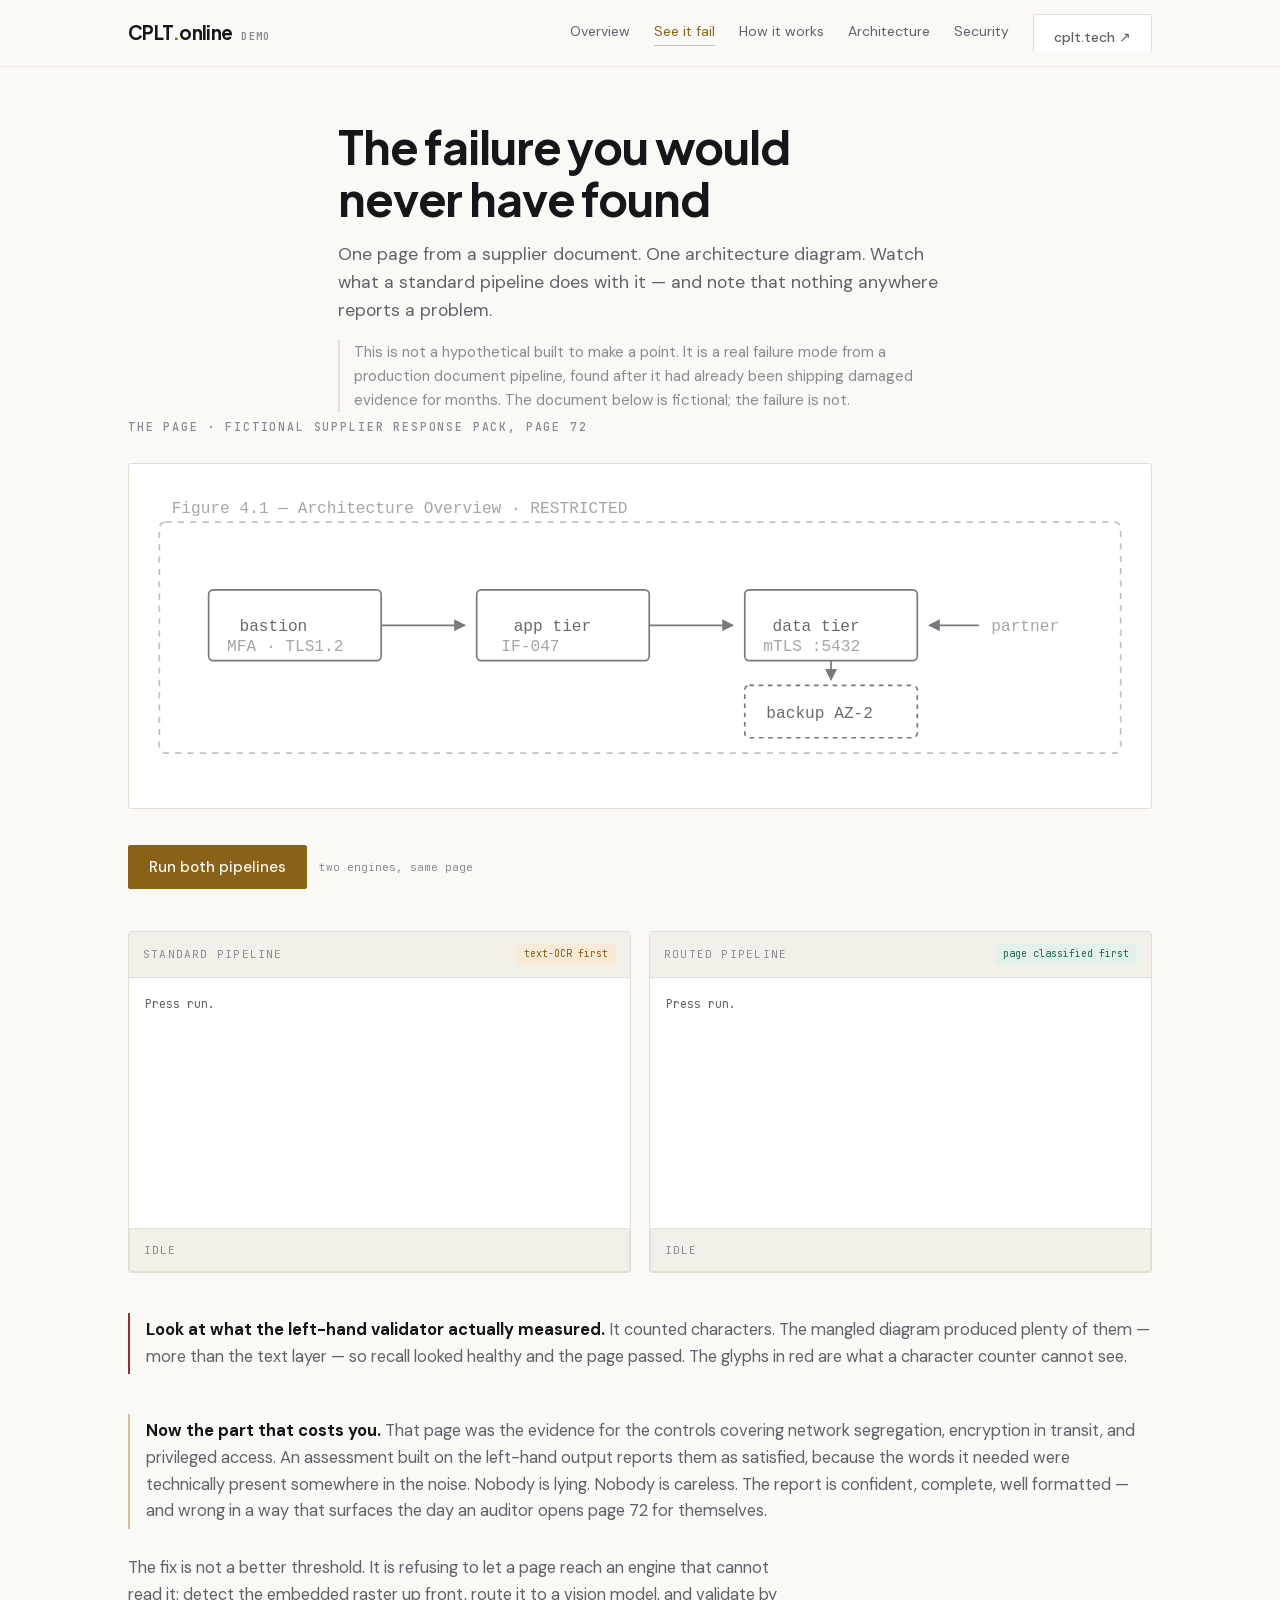
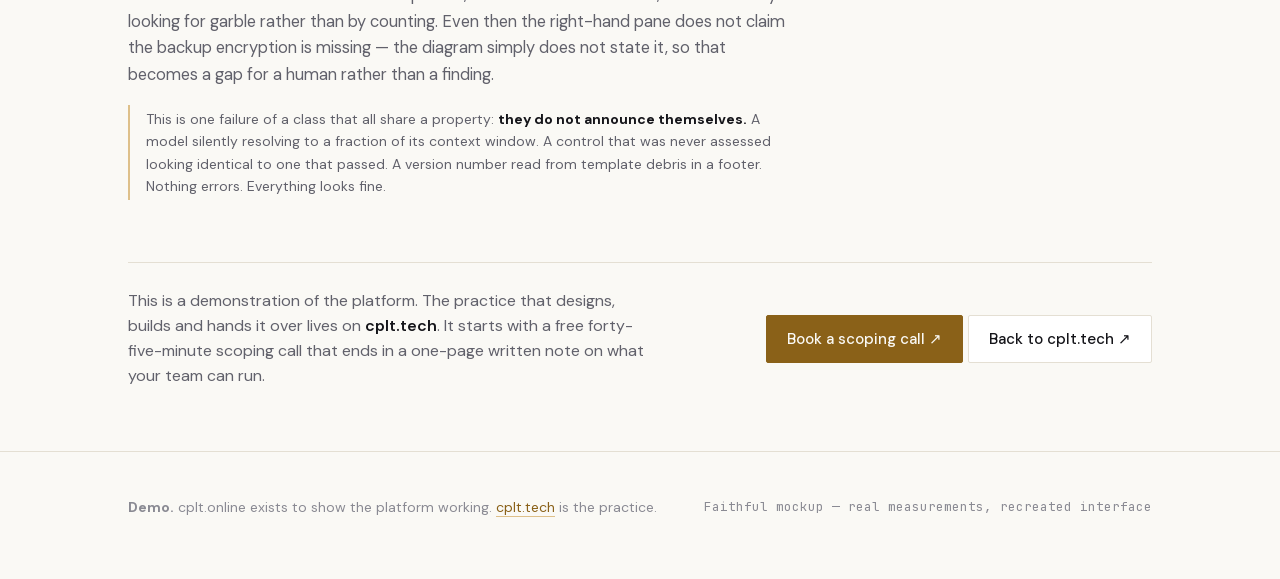
==== demo.html @ f6d53738 "Align with cplt.tech: scoping-call CTA, and fix the phone header overflow - Hero button and every cl" ====
<!doctype html>
<html lang="en"><head><meta charset="utf-8">
<meta name="viewport" content="width=device-width,initial-scale=1">
<title>See it fail — CPLT Online (demo)</title>
<meta name="description" content="The failure a standard document pipeline ships silently, and what routing catches instead.">
<meta name="robots" content="noindex,nofollow"><meta name="color-scheme" content="light dark">
<link rel="stylesheet" href="style.css"></head><body>
<header class="nav">
  <div class="nav-in">
    <a class="brand" href="index.html" style="text-decoration:none">CPLT<span>.</span>online <span style="font-family:'JBMono',monospace;font-size:10px;letter-spacing:.14em;color:var(--faint);text-transform:uppercase;padding-left:6px">demo</span></a>
    <nav class="nav-links">
      <a href="index.html">Overview</a>
      <a href="demo.html" class="active">See it fail</a>
      <a href="how-it-works.html">How it works</a>
      <a href="deployment.html">Architecture</a>
      <a href="security.html">Security</a>
      <a class="btn" href="https://cplt.tech">cplt.tech ↗</a>
    </nav>
  </div>
</header>
<main>
<section class="pagelead"><div class="wrap stack g16 prose">
  <h1>The failure you would never have found</h1>
  <p>One page from a supplier document. One architecture diagram. Watch what a
  standard pipeline does with it — and note that nothing anywhere reports a problem.</p>
  <p style="font-size:15px;color:var(--faint);border-left:2px solid var(--line);padding-left:14px">
  This is not a hypothetical built to make a point. It is a real failure mode from a
  production document pipeline, found after it had already been shipping damaged evidence
  for months. The document below is fictional; the failure is not.</p>
</div></section>

<section style="border-top:0;padding-top:0"><div class="wrap stack g20">
  <div class="stack g12 prose">
    <div class="eyebrow">The page · fictional supplier response pack, page 72</div>
  </div>
  <div class="figure" style="color:var(--dim)"><svg viewBox="0 0 640 200" role="img" aria-label="Fictional architecture diagram: bastion, application tier, data tier, backup zone">
  <defs><marker id="a" markerWidth="7" markerHeight="7" refX="6" refY="3.5" orient="auto">
    <path d="M0,0 L7,3.5 L0,7 z" fill="currentColor"/></marker></defs>
  <g fill="none" stroke="currentColor" stroke-width="1.1" opacity=".85">
    <rect x="8" y="26" width="624" height="150" rx="4" stroke-dasharray="4 4" opacity=".45"/>
    <rect x="40" y="70" width="112" height="46" rx="3"/>
    <rect x="214" y="70" width="112" height="46" rx="3"/>
    <rect x="388" y="70" width="112" height="46" rx="3"/>
    <rect x="388" y="132" width="112" height="34" rx="3" stroke-dasharray="3 3"/>
    <path d="M152,93 L206,93" marker-end="url(#a)"/>
    <path d="M326,93 L380,93" marker-end="url(#a)"/>
    <path d="M444,116 L444,128" marker-end="url(#a)"/>
    <path d="M540,93 L508,93" marker-end="url(#a)"/>
  </g>
  <g fill="currentColor" font-family="monospace" font-size="10.5" opacity=".95">
    <text x="16" y="20" opacity=".6">Figure 4.1 — Architecture Overview   ·   RESTRICTED</text>
    <text x="60" y="97">bastion</text><text x="52" y="110" opacity=".6">MFA · TLS1.2</text>
    <text x="238" y="97">app tier</text><text x="230" y="110" opacity=".6">IF-047</text>
    <text x="406" y="97">data tier</text><text x="400" y="110" opacity=".6">mTLS :5432</text>
    <text x="402" y="153">backup AZ-2</text>
    <text x="548" y="97" opacity=".6">partner</text>
  </g>
</svg></div>
  <div class="runbar">
    <button class="btn btn-gold" id="run" type="button">Run both pipelines</button>
    <span class="meter" id="meter">two engines, same page</span>
  </div>

  <div class="lab">
    <div class="pane">
      <div class="pane-h"><span class="who">Standard pipeline</span>
        <span class="tag p-warn">text-OCR first</span></div>
      <div class="pane-b" id="lhs">Press run.</div>
      <div class="verdict" id="lv"><span class="meter">idle</span></div>
    </div>
    <div class="pane">
      <div class="pane-h"><span class="who">Routed pipeline</span>
        <span class="tag p-ok">page classified first</span></div>
      <div class="pane-b" id="rhs">Press run.</div>
      <div class="verdict" id="rv"><span class="meter">idle</span></div>
    </div>
  </div>

  <div class="punch">
    <strong>Look at what the left-hand validator actually measured.</strong> It counted
    characters. The mangled diagram produced plenty of them — more than the text layer —
    so recall looked healthy and the page passed. The glyphs in red are what a character
    counter cannot see.
  </div>

  <div class="punch" style="border-left-color:var(--gold-line)">
    <strong>Now the part that costs you.</strong> That page was the evidence for the
    controls covering network segregation, encryption in transit, and privileged access.
    An assessment built on the left-hand output reports them as satisfied, because the
    words it needed were technically present somewhere in the noise. Nobody is lying.
    Nobody is careless. The report is confident, complete, well formatted — and wrong in
    a way that surfaces the day an auditor opens page 72 for themselves.
  </div>

  <div class="prose stack g16" style="padding-top:6px">
    <p style="font-size:16.5px;color:var(--dim);line-height:1.62">
      The fix is not a better threshold. It is refusing to let a page reach an engine that
      cannot read it: detect the embedded raster up front, route it to a vision model, and
      validate by looking for garble rather than by counting. Even then the right-hand pane
      does not claim the backup encryption is missing — the diagram simply does not state it,
      so that becomes a gap for a human rather than a finding.
    </p>
    <p class="note">
      This is one failure of a class that all share a property: <strong style="color:var(--ink)">they
      do not announce themselves.</strong> A model silently resolving to a fraction of its
      context window. A control that was never assessed looking identical to one that passed.
      A version number read from template debris in a footer. Nothing errors. Everything looks fine.
    </p>
  </div>
</div></section>

<section style="border-top:0;padding-top:0"><div class="wrap"><div class="endcta"><p>This is a demonstration of the platform. The practice that designs, builds and hands it over lives on <strong>cplt.tech</strong>. It starts with a free forty-five-minute scoping call that ends in a one-page written note on what your team can run.</p><div><a class="btn btn-gold" href="https://cplt.tech/contact">Book a scoping call ↗</a> <a class="btn" href="https://cplt.tech/services">Back to cplt.tech ↗</a></div></div></div></section>
</main>
<footer><div class="wrap foot-in"><div><strong>Demo.</strong> cplt.online exists to show the platform working. <a href="https://cplt.tech" style="color:var(--gold-ink);text-decoration:none;border-bottom:1px solid var(--gold-line)">cplt.tech</a> is the practice.</div><div class="mono" style="font-size:12.5px">Faithful mockup — real measurements, recreated interface</div></div></footer>
<script src="demo-data.js"></script>
<script src="demo-app.js"></script>
</body></html>
---- style.css ----
@font-face{font-family:"Jakarta";src:url([data-uri]) format("woff2");font-weight:200 800;font-style:normal;font-display:swap}
@font-face{font-family:"DMSans";src:url([data-uri]) format("woff2");font-weight:100 1000;font-style:normal;font-display:swap}
@font-face{font-family:"JBMono";src:url([data-uri]) format("woff2");font-weight:100 800;font-style:normal;font-display:swap}

/* ---------- light (default, un-stamped) ---------- */
:root{
  --ground:#FAF9F5; --raise:#FFFFFF; --sunk:#F2F0E9;
  --ink:#15151A; --dim:#61616B; --faint:#8A8A93;
  --line:#E4DFD3; --line-soft:#EEEAE0;
  --gold:#8A6118; --gold-ink:#8A6118; --gold-wash:#F5EAD5; --gold-line:#DEC08A;
  --ok:#1C6B4A; --ok-wash:#E3F1EA;
  --warn:#8A5A12; --warn-wash:#F7EBD8;
  --stop:#9B2C2C; --stop-wash:#F7E4E4;
  --shadow:0 1px 2px rgba(20,18,12,.05), 0 8px 24px -12px rgba(20,18,12,.12);
}
/* ---------- dark (system default, unless explicitly light) ---------- */
@media (prefers-color-scheme: dark){
  :root:not([data-theme="light"]){
    --ground:#0A0A0B; --raise:#131315; --sunk:#0F0F11;
    --ink:#F0EBE1; --dim:#9B9BA4; --faint:#6E6E78;
    --line:#232326; --line-soft:#1B1B1E;
    --gold:#D8A65A; --gold-ink:#E8C088; --gold-wash:#1E1913; --gold-line:#4A3B22;
    --ok:#5FC49A; --ok-wash:#12211B;
    --warn:#E0AE63; --warn-wash:#211A11;
    --stop:#E58A8A; --stop-wash:#231414;
    --shadow:0 1px 2px rgba(0,0,0,.4), 0 12px 32px -16px rgba(0,0,0,.8);
  }
}
/* ---------- dark (explicit) ---------- */
:root[data-theme="dark"]{
  --ground:#0A0A0B; --raise:#131315; --sunk:#0F0F11;
  --ink:#F0EBE1; --dim:#9B9BA4; --faint:#6E6E78;
  --line:#232326; --line-soft:#1B1B1E;
  --gold:#D8A65A; --gold-ink:#E8C088; --gold-wash:#1E1913; --gold-line:#4A3B22;
  --ok:#5FC49A; --ok-wash:#12211B;
  --warn:#E0AE63; --warn-wash:#211A11;
  --stop:#E58A8A; --stop-wash:#231414;
  --shadow:0 1px 2px rgba(0,0,0,.4), 0 12px 32px -16px rgba(0,0,0,.8);
}

*{box-sizing:border-box}
body{
  margin:0; background:var(--ground); color:var(--ink);
  font-family:"DMSans",system-ui,-apple-system,"Segoe UI",sans-serif;
  font-size:17px; line-height:1.65; -webkit-font-smoothing:antialiased;
}
h1,h2,h3,h4{font-family:"Jakarta",system-ui,sans-serif;text-wrap:balance;margin:0;letter-spacing:-.022em;line-height:1.12}
p{margin:0}
a{color:inherit}

.mono{font-family:"JBMono",ui-monospace,"SFMono-Regular",Menlo,monospace}
.eyebrow{
  font-family:"JBMono",ui-monospace,monospace; font-size:11.5px; font-weight:500;
  letter-spacing:.16em; text-transform:uppercase; color:var(--faint);
}
.num{font-variant-numeric:tabular-nums}

/* ---------- shell ---------- */
.wrap{max-width:1080px;margin:0 auto;padding:0 28px}
.prose{max-width:660px}
section{padding:62px 0;border-top:1px solid var(--line-soft)}
section:first-of-type{border-top:0}
.stack{display:flex;flex-direction:column}
.g8{gap:8px}.g12{gap:12px}.g16{gap:16px}.g20{gap:20px}.g28{gap:28px}.g40{gap:40px}.g56{gap:56px}

/* ---------- nav ---------- */
header.nav{
  position:sticky;top:0;z-index:50;background:color-mix(in srgb,var(--ground) 88%,transparent);
  backdrop-filter:blur(12px);border-bottom:1px solid var(--line-soft);
}
.nav-in{max-width:1080px;margin:0 auto;padding:14px 28px;display:flex;align-items:center;gap:24px}
.brand{font-family:"Jakarta",sans-serif;font-weight:700;letter-spacing:-.03em;font-size:19px}
.brand span{color:var(--gold-ink)}
.nav-links{margin-left:auto;display:flex;gap:24px;align-items:center}
.nav-links a{
  font-size:14px;color:var(--dim);text-decoration:none;
  border-bottom:1px solid transparent;padding-bottom:2px;transition:color .15s,border-color .15s;
}
.nav-links a:hover{color:var(--ink);border-bottom-color:var(--gold-line)}
@media(max-width:820px){.nav-links a:not(.btn){display:none}}

/* ---------- buttons ---------- */
.btn{
  display:inline-flex;align-items:center;gap:9px;font-family:"DMSans",sans-serif;font-size:15px;font-weight:500;
  padding:11px 20px;border-radius:2px;text-decoration:none;border:1px solid var(--line);
  background:var(--raise);color:var(--ink);transition:border-color .15s,background .15s;white-space:nowrap;
}
.btn:hover{border-color:var(--gold-line)}
.btn-gold{background:var(--gold);border-color:var(--gold);color:var(--ground)}
:root[data-theme="dark"] .btn-gold, html:not([data-theme="light"]) .btn-gold{}
.btn-gold:hover{filter:brightness(1.08);border-color:var(--gold)}
.btn:focus-visible,a:focus-visible,button:focus-visible{outline:2px solid var(--gold);outline-offset:3px}

/* ---------- hero ---------- */
.hero{padding:72px 0 54px}
.hero h1{font-size:clamp(38px,5.6vw,62px);font-weight:700;margin-bottom:0}
.hero .lede{font-size:clamp(18px,2vw,21px);color:var(--dim);max-width:620px;line-height:1.55}
.hero-rule{display:flex;align-items:center;gap:14px;margin-top:8px}
.hero-rule .bar{height:1px;background:var(--gold-line);flex:0 0 56px}
.cta-row{display:flex;gap:12px;flex-wrap:wrap;margin-top:12px}

/* ---------- cards ---------- */
.grid{display:grid;gap:20px}
.g3{grid-template-columns:repeat(3,1fr)}
.g2{grid-template-columns:repeat(2,1fr)}
@media(max-width:880px){.g3,.g2{grid-template-columns:1fr}}
.card{
  background:var(--raise);border:1px solid var(--line);border-radius:3px;padding:26px;
  display:flex;flex-direction:column;gap:11px;
}
.card h3{font-size:19px;font-weight:600}
.card p{font-size:15.5px;color:var(--dim);line-height:1.6}

/* ---------- evidence panel ---------- */
.evidence{background:var(--sunk);border:1px solid var(--line);border-radius:3px;padding:34px}
.ev-head{display:flex;justify-content:space-between;align-items:baseline;gap:16px;flex-wrap:wrap;
  padding-bottom:16px;border-bottom:1px solid var(--line)}

/* benchmark bars */
.bench{display:flex;flex-direction:column;gap:26px;margin-top:26px}
.bench-row{display:flex;flex-direction:column;gap:9px}
.bench-top{display:flex;justify-content:space-between;align-items:baseline;gap:12px}
.bench-label{font-size:15px;font-weight:600;font-family:"Jakarta",sans-serif}
.bench-figs{font-family:"JBMono",monospace;font-size:13px;color:var(--dim);font-variant-numeric:tabular-nums}
.bench-track{height:26px;background:var(--line-soft);border:1px solid var(--line);border-radius:2px;overflow:hidden}
.bench-fill{height:100%;display:flex;align-items:center;padding-left:11px;
  font-family:"JBMono",monospace;font-size:12.5px;font-weight:600;color:var(--ground);
  font-variant-numeric:tabular-nums}
.fill-win{background:var(--gold)}
.fill-lose{background:var(--faint)}

/* ---------- tables ---------- */
.scroller{overflow-x:auto;border:1px solid var(--line);border-radius:3px;background:var(--raise)}
table{border-collapse:collapse;width:100%;min-width:720px;font-size:14.5px}
th,td{text-align:left;padding:14px 18px;border-bottom:1px solid var(--line-soft);vertical-align:top}
thead th{
  font-family:"JBMono",monospace;font-size:11px;letter-spacing:.13em;text-transform:uppercase;
  color:var(--faint);font-weight:500;background:var(--sunk);border-bottom:1px solid var(--line);white-space:nowrap;
}
tbody tr:last-child td{border-bottom:0}
td.rowlab{font-weight:600;color:var(--ink);white-space:nowrap}
td{color:var(--dim)}
.pill{display:inline-block;font-family:"JBMono",monospace;font-size:11px;letter-spacing:.06em;
  padding:3px 8px;border-radius:2px;white-space:nowrap;font-weight:500}
.p-ok{background:var(--ok-wash);color:var(--ok)}
.p-warn{background:var(--warn-wash);color:var(--warn)}
.p-stop{background:var(--stop-wash);color:var(--stop)}

/* ---------- steps ---------- */
.steps{display:flex;flex-direction:column;gap:0;counter-reset:s}
.step{display:grid;grid-template-columns:auto 1fr;gap:20px;padding:16px 0;border-bottom:1px solid var(--line-soft)}
.step:last-child{border-bottom:0}
.step-n{font-family:"JBMono",monospace;font-size:12px;color:var(--gold-ink);padding-top:4px;
  font-variant-numeric:tabular-nums;letter-spacing:.08em}
.step h4{font-size:17px;font-weight:600;margin-bottom:5px}
.step p{font-size:15.5px;color:var(--dim);line-height:1.6}

/* ---------- review chain ---------- */
.roles{display:flex;flex-direction:column;gap:0}
.role{display:grid;grid-template-columns:180px 1fr;gap:26px;padding:18px 0;border-bottom:1px solid var(--line-soft)}
.role:last-child{border-bottom:0}
@media(max-width:760px){.role{grid-template-columns:1fr;gap:10px}}
.role-id{display:flex;flex-direction:column;gap:7px}
.role-name{font-family:"Jakarta",sans-serif;font-size:17px;font-weight:700;letter-spacing:-.02em}
.role-vendor{font-family:"JBMono",monospace;font-size:10.5px;letter-spacing:.11em;text-transform:uppercase;
  color:var(--gold-ink);background:var(--gold-wash);border:1px solid var(--gold-line);
  padding:3px 8px;border-radius:2px;align-self:flex-start}
.role-vendor.plain{color:var(--faint);background:transparent;border-color:var(--line)}
.role p{font-size:15.5px;color:var(--dim);line-height:1.62}
.role p strong{color:var(--ink);font-weight:600}
.verdicts{display:flex;flex-wrap:wrap;gap:7px;margin-top:11px}
.verdict{font-family:"JBMono",monospace;font-size:10.5px;letter-spacing:.09em;text-transform:uppercase;
  padding:4px 9px;border:1px solid var(--line);border-radius:2px;color:var(--dim);background:var(--sunk)}
.score{display:grid;grid-template-columns:repeat(3,1fr);gap:1px;background:var(--line);
  border:1px solid var(--line);border-radius:3px;overflow:hidden;margin-top:22px}
@media(max-width:640px){.score{grid-template-columns:1fr}}
.score-cell{background:var(--raise);padding:22px;display:flex;flex-direction:column;gap:5px}
.score-v{font-family:"Jakarta",sans-serif;font-size:32px;font-weight:700;letter-spacing:-.03em;
  font-variant-numeric:tabular-nums;color:var(--gold-ink)}
.score-k{font-family:"JBMono",monospace;font-size:11px;letter-spacing:.11em;text-transform:uppercase;color:var(--faint)}
.score-n{font-size:13.5px;color:var(--dim);line-height:1.5}

/* ---------- deployment ---------- */
.tier{background:var(--raise);border:1px solid var(--line);border-radius:3px;padding:28px;
  display:flex;flex-direction:column;gap:14px;position:relative}
.tier.featured{border-color:var(--gold-line);background:var(--gold-wash)}
.tier-tag{position:absolute;top:-1px;right:18px;transform:translateY(-50%);
  background:var(--gold);color:var(--ground);font-family:"JBMono",monospace;font-size:10px;
  letter-spacing:.13em;text-transform:uppercase;padding:4px 9px;border-radius:2px;font-weight:600}
.tier h3{font-size:20px;font-weight:700}
.tier .who{font-size:14.5px;color:var(--dim);min-height:44px}
.tier dl{margin:0;display:flex;flex-direction:column;gap:9px;border-top:1px solid var(--line);padding-top:15px}
.tier .dl-row{display:flex;justify-content:space-between;gap:14px;font-size:13.5px}
.tier dt{font-family:"JBMono",monospace;font-size:11px;letter-spacing:.1em;text-transform:uppercase;color:var(--faint);flex:0 0 auto}
.tier dd{margin:0;text-align:right;color:var(--ink);font-weight:500}

/* ---------- stats ---------- */
.stats{display:grid;grid-template-columns:repeat(3,1fr);gap:1px;background:var(--line);border:1px solid var(--line);border-radius:3px;overflow:hidden}
@media(max-width:760px){.stats{grid-template-columns:repeat(2,1fr)}}
.stat{background:var(--raise);padding:24px 22px;display:flex;flex-direction:column;gap:5px}
.stat .v{font-family:"Jakarta",sans-serif;font-size:30px;font-weight:700;letter-spacing:-.03em;font-variant-numeric:tabular-nums}
.stat .k{font-family:"JBMono",monospace;font-size:11px;letter-spacing:.12em;text-transform:uppercase;color:var(--faint)}

/* ---------- product mock ---------- */
.mock{border:1px solid var(--line);border-radius:4px;overflow:hidden;background:var(--raise);box-shadow:var(--shadow)}
.mock-bar{display:flex;align-items:center;gap:7px;padding:11px 14px;background:var(--sunk);border-bottom:1px solid var(--line)}
.dot{width:9px;height:9px;border-radius:50%;background:var(--line)}
.mock-title{margin-left:10px;font-family:"JBMono",monospace;font-size:11.5px;color:var(--faint)}
.mock-body{display:grid;grid-template-columns:186px 1fr;min-height:250px}
@media(max-width:760px){.mock-body{grid-template-columns:1fr}.mock-side{display:none}}
.mock-side{border-right:1px solid var(--line);padding:16px;background:var(--sunk);display:flex;flex-direction:column;gap:7px}
.side-lab{font-family:"JBMono",monospace;font-size:10px;letter-spacing:.13em;text-transform:uppercase;color:var(--faint);margin-bottom:5px}
.side-item{font-size:13px;color:var(--dim);padding:6px 9px;border-radius:2px}
.side-item.on{background:var(--gold-wash);color:var(--gold-ink);font-weight:500}
.mock-main{padding:20px;display:flex;flex-direction:column;gap:15px}
.bubble{max-width:88%;padding:13px 16px;border-radius:3px;font-size:14.5px;line-height:1.55}
.bubble.you{align-self:flex-end;background:var(--gold-wash);border:1px solid var(--gold-line)}
.bubble.sys{background:var(--sunk);border:1px solid var(--line)}
.cite{display:inline-flex;align-items:center;gap:6px;margin-top:9px;padding:4px 9px;border-radius:2px;
  background:var(--raise);border:1px solid var(--gold-line);font-family:"JBMono",monospace;font-size:11px;color:var(--gold-ink)}
.mock-input{border-top:1px solid var(--line);padding:12px 16px;display:flex;align-items:center;gap:10px;
  font-size:14px;color:var(--faint);background:var(--sunk)}

/* ---------- cost ---------- */
.cost{display:grid;grid-template-columns:1fr 1fr 1fr;gap:1px;background:var(--line);border:1px solid var(--line);border-radius:3px;overflow:hidden}
@media(max-width:760px){.cost{grid-template-columns:1fr}}
.cost-cell{background:var(--raise);padding:26px 24px;display:flex;flex-direction:column;gap:7px}
.cost-cell.win{background:var(--gold-wash)}
.cost-k{font-family:"JBMono",monospace;font-size:11px;letter-spacing:.12em;text-transform:uppercase;color:var(--faint)}
.cost-v{font-family:"Jakarta",sans-serif;font-size:34px;font-weight:700;letter-spacing:-.03em;font-variant-numeric:tabular-nums}
.cost-n{font-size:13.5px;color:var(--dim);line-height:1.5}

/* ---------- pricing ---------- */
.price{background:var(--raise);border:1px solid var(--line);border-radius:3px;padding:28px;display:flex;flex-direction:column;gap:16px}
.price.featured{border-color:var(--gold-line)}
.price .amt{font-family:"Jakarta",sans-serif;font-size:33px;font-weight:700;letter-spacing:-.03em;font-variant-numeric:tabular-nums}
.price .per{font-size:13.5px;color:var(--faint);font-family:"JBMono",monospace}
.price ul{margin:0;padding:0;list-style:none;display:flex;flex-direction:column;gap:9px;
  border-top:1px solid var(--line);padding-top:16px}
.price li{font-size:14.5px;color:var(--dim);display:flex;gap:10px;align-items:flex-start;line-height:1.5}
.price li::before{content:"—";color:var(--gold-ink);flex:0 0 auto;font-family:"JBMono",monospace;font-size:12px;padding-top:3px}

/* ---------- hero proof band ---------- */
.band{display:flex;flex-wrap:wrap;align-items:baseline;gap:8px 22px;padding:16px 0 0;
  border-top:1px solid var(--line-soft);margin-top:6px}
.band .bi{font-family:"JBMono",monospace;font-size:12px;color:var(--dim);font-variant-numeric:tabular-nums}
.band .bi b{color:var(--gold-ink);font-weight:600}
.band .bl{font-family:"JBMono",monospace;font-size:10.5px;letter-spacing:.12em;text-transform:uppercase;
  color:var(--faint);flex:0 0 100%}

/* ---------- disclosure ---------- */
.more{border:1px solid var(--line);border-radius:3px;background:var(--raise);overflow:hidden}
.more+.more{margin-top:12px}
.more>summary{cursor:pointer;list-style:none;padding:15px 20px;display:flex;align-items:center;
  justify-content:space-between;gap:18px;font-family:"JBMono",monospace;font-size:11.5px;
  letter-spacing:.11em;text-transform:uppercase;color:var(--gold-ink);transition:background .15s}
.more>summary::-webkit-details-marker{display:none}
.more>summary:hover{background:var(--gold-wash)}
.more>summary:focus-visible{outline:2px solid var(--gold);outline-offset:-2px}
.sum-mark{flex:0 0 auto;font-size:15px;line-height:1;transition:transform .2s;color:var(--faint)}
.more[open]>summary{border-bottom:1px solid var(--line)}
.more[open] .sum-mark{transform:rotate(45deg)}
.more-body{padding:24px 20px;display:flex;flex-direction:column;gap:20px}
@media(prefers-reduced-motion:reduce){.sum-mark{transition:none}}
.claim{display:grid;grid-template-columns:auto 1fr;gap:15px;padding:11px 0;align-items:baseline;
  border-bottom:1px solid var(--line-soft)}
.claim:last-of-type{border-bottom:0}
.claim .tick{color:var(--gold-ink);font-family:"JBMono",monospace;font-size:12px}
.claim p{font-size:16px;color:var(--dim);line-height:1.55}
.claim strong{color:var(--ink);font-weight:600}
.headnum{display:flex;gap:38px;flex-wrap:wrap;padding:4px 0 8px}
.headnum div{display:flex;flex-direction:column;gap:3px}
.headnum .v{font-family:"Jakarta",sans-serif;font-size:28px;font-weight:700;letter-spacing:-.03em;
  font-variant-numeric:tabular-nums;color:var(--gold-ink);white-space:nowrap}
.headnum .vs{color:var(--faint);font-size:.62em;font-weight:500;letter-spacing:0;padding:0 2px}
.headnum .k{font-family:"JBMono",monospace;font-size:10.5px;letter-spacing:.11em;text-transform:uppercase;color:var(--faint)}
.h2{font-size:clamp(27px,3.4vw,36px);font-weight:700}

/* ---------- price slot ---------- */
.price dl{margin:0;display:flex;flex-direction:column;gap:8px;border-top:1px solid var(--line);padding-top:14px}
.price .dl-row{display:flex;justify-content:space-between;gap:14px;font-size:13.5px}
.price dt{font-family:"JBMono",monospace;font-size:10.5px;letter-spacing:.1em;text-transform:uppercase;color:var(--faint)}
.price dd{margin:0;text-align:right;color:var(--ink);font-weight:500}
.price .who{font-size:14.5px;color:var(--dim);line-height:1.5;min-height:62px}
.price.featured{border-color:var(--gold-line);background:var(--gold-wash)}
.amt-slot{font-family:"Jakarta",sans-serif;font-size:23px;font-weight:700;letter-spacing:-.02em;line-height:1.25}
.slot{display:inline-block;margin-top:9px;font-family:"JBMono",monospace;font-size:11.5px;
  letter-spacing:.06em;color:var(--faint);border:1px dashed var(--line);border-radius:2px;
  padding:6px 10px;background:var(--sunk)}
.drivers{display:flex;flex-direction:column;gap:0}
.driver{display:grid;grid-template-columns:26px 1fr;gap:14px;padding:15px 0;border-bottom:1px solid var(--line-soft)}
.driver:last-child{border-bottom:0}
.driver .k{font-family:"JBMono",monospace;font-size:12px;color:var(--gold-ink);padding-top:3px}
.driver p{font-size:15.5px;color:var(--dim);line-height:1.6}

/* ---------- notes ---------- */
.note{border-left:2px solid var(--gold-line);padding:3px 0 3px 16px;font-size:14px;color:var(--dim);line-height:1.6}
.illus{display:inline-block;font-family:"JBMono",monospace;font-size:10.5px;letter-spacing:.13em;text-transform:uppercase;
  color:var(--warn);background:var(--warn-wash);padding:3px 8px;border-radius:2px;font-weight:500}
.quote{font-family:"Jakarta",sans-serif;font-size:clamp(21px,2.7vw,27px);font-weight:600;letter-spacing:-.02em;line-height:1.35}
.seg{display:flex;flex-direction:column;gap:6px;padding:14px 0;border-bottom:1px solid var(--line-soft)}
.seg:last-child{border-bottom:0}
.seg h4{font-size:16.5px;font-weight:600}
.seg p{font-size:14.5px;color:var(--dim)}

footer{border-top:1px solid var(--line);padding:44px 0 60px;color:var(--faint);font-size:14px}
.foot-in{display:flex;justify-content:space-between;gap:20px;flex-wrap:wrap;align-items:center}


/* active nav state */
.nav-links a.active{color:var(--gold-ink);border-bottom-color:var(--gold-line)}
@media(max-width:820px){.nav-links a:not(.btn){display:inline-block;font-size:13px}
  .nav-in{flex-wrap:wrap;gap:12px}.nav-links{gap:10px 14px;margin-left:0;width:100%;flex-wrap:wrap}
  /* Labels stay on one line and the row wraps instead; without this the
     cplt.tech button ran 80px past the right edge on a 390px phone. */
  .nav-links a{white-space:nowrap}}
.pagelead{padding-top:54px;padding-bottom:6px}
.pagelead h1{font-family:"Jakarta",sans-serif;font-size:clamp(30px,4.4vw,46px);font-weight:700;
  letter-spacing:-.025em;line-height:1.12;text-wrap:balance}
.pagelead p{font-size:17.5px;color:var(--dim);line-height:1.6;max-width:640px}
.nextnav{display:flex;justify-content:space-between;gap:18px;flex-wrap:wrap;
  border-top:1px solid var(--line);padding-top:22px;margin-top:8px}
.nextnav a{font-family:"JBMono",monospace;font-size:12px;letter-spacing:.09em;text-transform:uppercase;
  color:var(--gold-ink);text-decoration:none;border-bottom:1px solid transparent;padding-bottom:3px}
.nextnav a:hover{border-bottom-color:var(--gold-line)}

/* closing CTA strip + cross-domain footer */
.endcta{border-top:1px solid var(--line);padding-top:26px;display:flex;gap:20px;
  align-items:center;justify-content:space-between;flex-wrap:wrap}
.endcta p{font-size:16px;color:var(--dim);line-height:1.55;max-width:520px}
.endcta strong{color:var(--ink);font-weight:600}
.offsite{font-family:"JBMono",monospace;font-size:10px;letter-spacing:.1em;text-transform:uppercase;
  color:var(--faint);display:block;margin-top:5px}

/* ---------- the failure demo ---------- */
.lab{display:grid;grid-template-columns:minmax(0,1fr) minmax(0,1fr);gap:18px;margin-top:22px}
@media(max-width:900px){.lab{grid-template-columns:1fr}}
.pane{border:1px solid var(--line);border-radius:3px;background:var(--raise);overflow:hidden;display:flex;flex-direction:column}
.pane-h{display:flex;align-items:center;justify-content:space-between;gap:10px;padding:11px 14px;
  background:var(--sunk);border-bottom:1px solid var(--line)}
.pane-h .who{font-family:"JBMono",monospace;font-size:11px;letter-spacing:.11em;text-transform:uppercase;color:var(--faint)}
.pane-h .tag{font-family:"JBMono",monospace;font-size:10px;padding:3px 8px;border-radius:2px}
.pane-b{padding:16px;font-family:"JBMono",monospace;font-size:11.5px;line-height:1.72;
  white-space:pre-wrap;word-break:break-word;min-height:250px;color:var(--dim)}
.pane-b .g{color:var(--stop)}
.pane-b b{color:var(--ink);font-weight:600}
.pane-b .q{color:var(--gold-ink)}
.verdict{border-top:1px solid var(--line);padding:12px 14px;display:flex;align-items:center;gap:10px;
  font-family:"JBMono",monospace;font-size:11.5px;background:var(--sunk)}
.verdict .mark{font-size:15px;line-height:1}
.v-pass{color:var(--ok)} .v-fail{color:var(--stop)} .v-hold{color:var(--warn)}
.figure{border:1px solid var(--line);border-radius:3px;background:var(--raise);padding:18px;margin-top:6px}
.figure svg{width:100%;height:auto;display:block}
.runbar{display:flex;gap:12px;align-items:center;flex-wrap:wrap;padding-top:16px}
.meter{font-family:"JBMono",monospace;font-size:11px;color:var(--faint)}
.meter b{color:var(--gold-ink)}
.blink{animation:bk 1s steps(2) infinite}
@keyframes bk{0%,50%{opacity:1}51%,100%{opacity:.25}}
@media(prefers-reduced-motion:reduce){.blink{animation:none}}
.punch{border-left:2px solid var(--stop);padding:4px 0 4px 16px;margin-top:20px;font-size:16.5px;
  color:var(--dim);line-height:1.62}
.punch strong{color:var(--ink)}
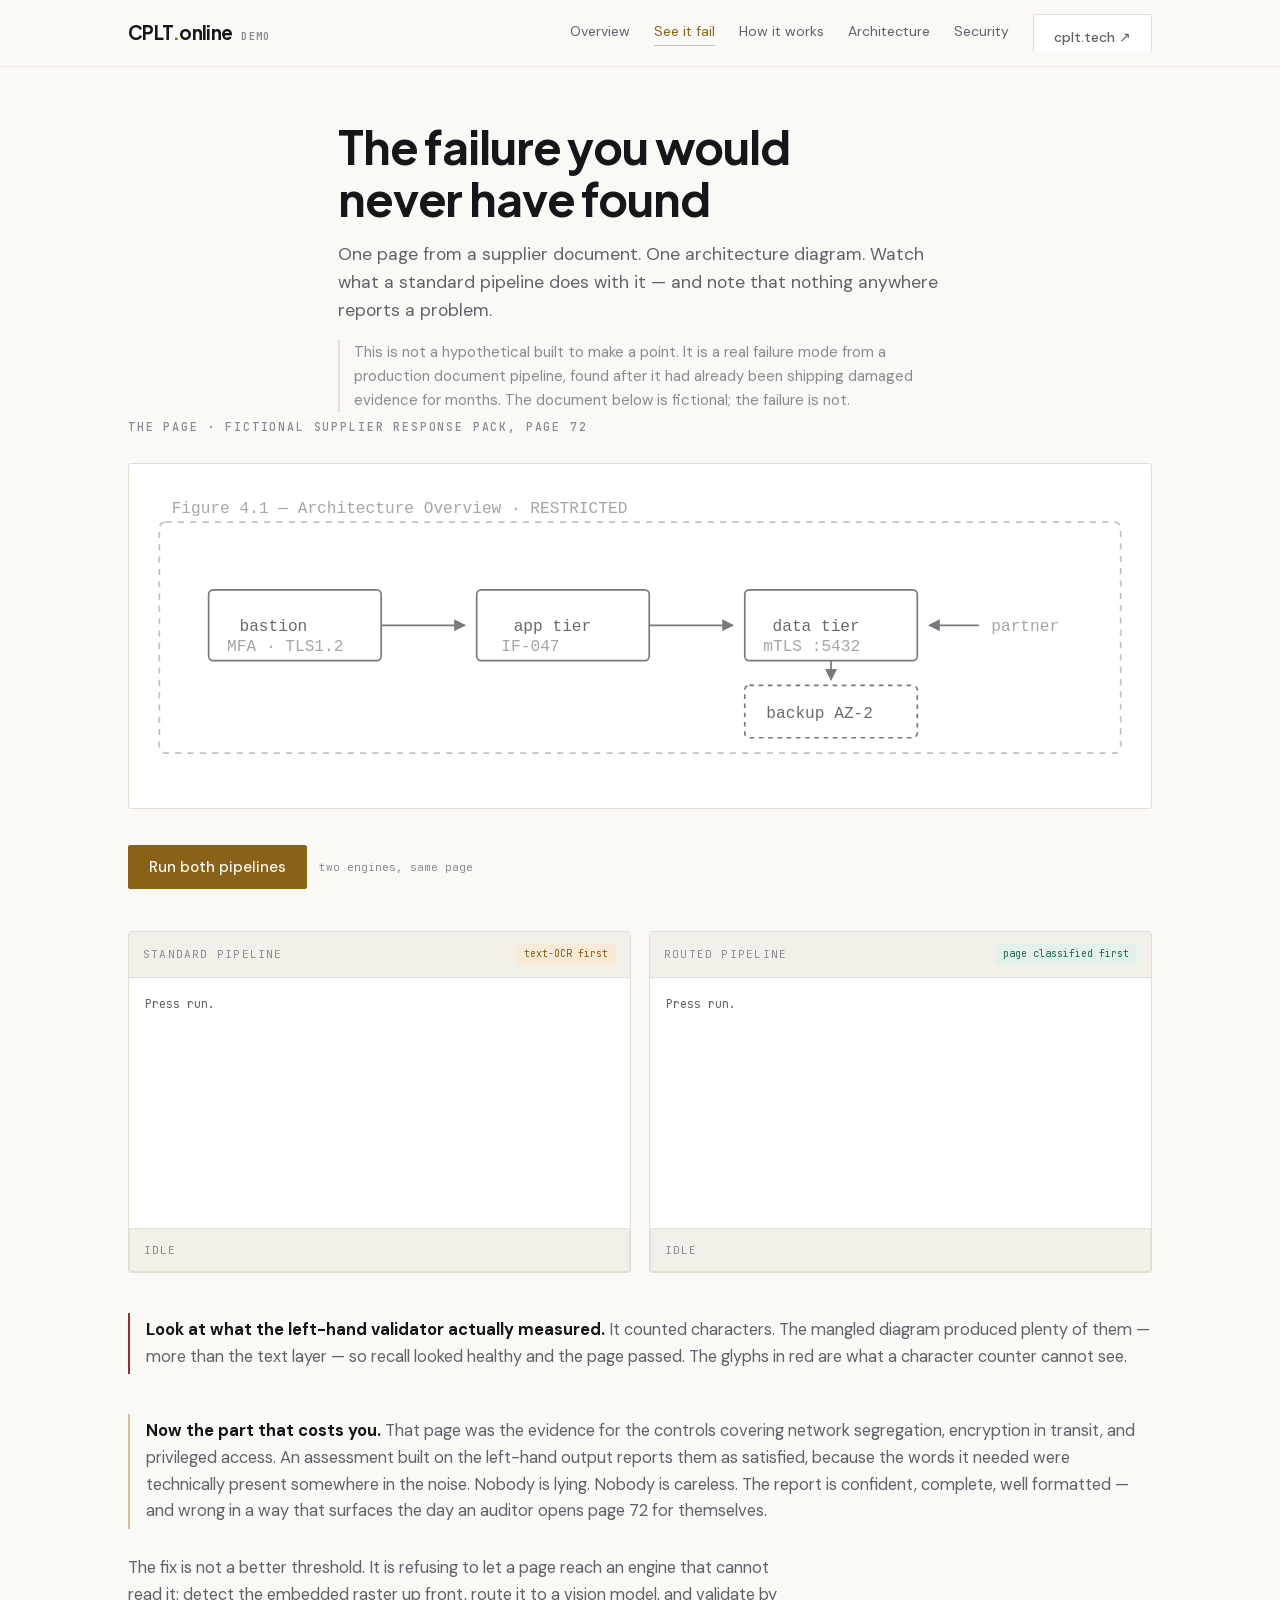
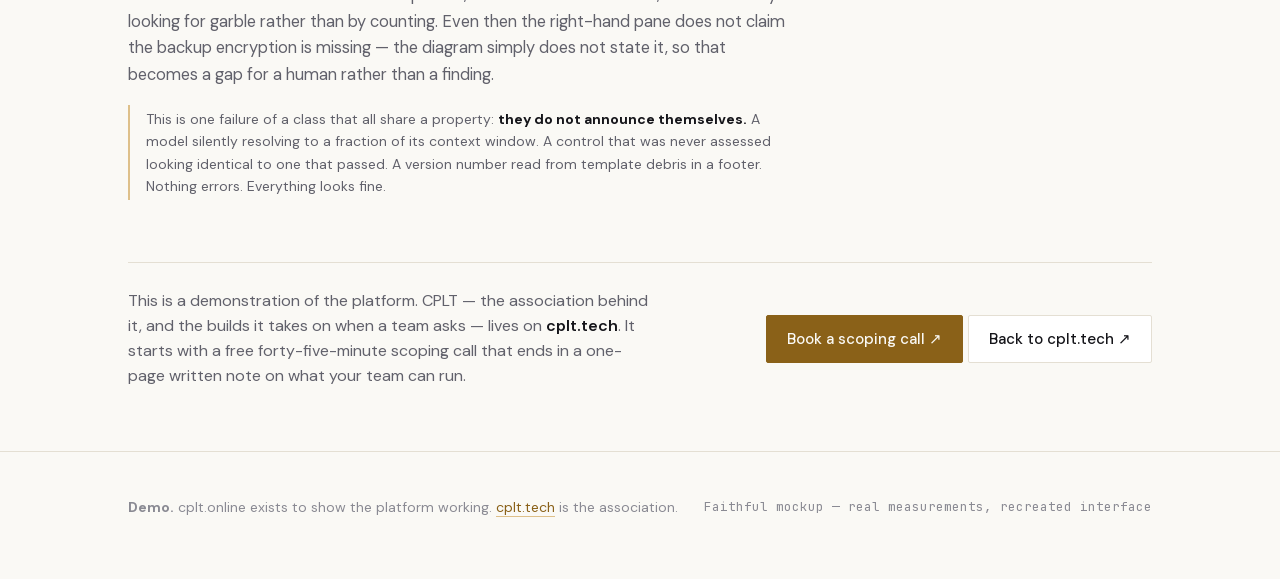
==== commit b3454e0a: "fix(copy): say association, not practice, in the cplt.tech bridge" ====
--- a/demo.html
+++ b/demo.html
@@ -1,19 +1,38 @@
 <!doctype html>
 <html lang="en"><head><meta charset="utf-8">
 <meta name="viewport" content="width=device-width,initial-scale=1">
-<title>See it fail — CPLT Online (demo)</title>
-<meta name="description" content="The failure a standard document pipeline ships silently, and what routing catches instead.">
-<meta name="robots" content="noindex,nofollow"><meta name="color-scheme" content="light dark">
-<link rel="stylesheet" href="style.css"></head><body>
+<title>See a Document Pipeline Fail Silently — CPLT Online</title>
+<meta name="description" content="Run two OCR pipelines on the same diagram page: the standard one passes garbage with a green check, the routed one catches it. Real failure, fictional document.">
+<link rel="canonical" href="https://cplt.online/demo">
+<meta name="robots" content="index,follow,max-image-preview:large,max-snippet:-1">
+<meta name="color-scheme" content="light dark">
+<link rel="icon" href="/favicon.svg" type="image/svg+xml">
+<link rel="icon" href="/favicon-32x32.png" sizes="32x32" type="image/png">
+<link rel="icon" href="/favicon-16x16.png" sizes="16x16" type="image/png">
+<link rel="apple-touch-icon" href="/apple-touch-icon.png" sizes="180x180">
+<meta property="og:type" content="website">
+<meta property="og:site_name" content="CPLT Online">
+<meta property="og:locale" content="en_US">
+<meta property="og:title" content="See a Document Pipeline Fail Silently — CPLT Online">
+<meta property="og:description" content="Run two OCR pipelines on the same diagram page: the standard one passes garbage with a green check, the routed one catches it. Real failure, fictional document.">
+<meta property="og:url" content="https://cplt.online/demo">
+<meta property="og:image" content="https://cplt.online/og-image.png">
+<meta property="og:image:width" content="1200">
+<meta property="og:image:height" content="630">
+<meta property="og:image:alt" content="Interactive demo: a standard document pipeline versus a routed one">
+<meta name="twitter:card" content="summary_large_image">
+<link rel="stylesheet" href="/style.css">
+<script type="application/ld+json">{"@context": "https://schema.org", "@graph": [{"@type": "Organization", "@id": "https://cplt.tech/#organization", "name": "CPLT", "url": "https://cplt.tech", "logo": {"@type": "ImageObject", "url": "https://cplt.tech/android-chrome-512x512.png", "width": 512, "height": 512}, "sameAs": ["https://www.linkedin.com/in/lepains/", "https://cplt.online"]}, {"@type": "WebSite", "@id": "https://cplt.online/#website", "name": "CPLT Online", "alternateName": "cplt.online", "url": "https://cplt.online/", "description": "Demonstration site for the CPLT private AI platform: the platform working, a worked example, measured benchmarks, and an interactive failure demo. CPLT itself — the association, the builds, and the contact route — lives on cplt.tech.", "inLanguage": "en", "publisher": {"@id": "https://cplt.tech/#organization"}, "isPartOf": {"@id": "https://cplt.tech/#website"}}, {"@type": "WebPage", "@id": "https://cplt.online/demo#webpage", "url": "https://cplt.online/demo", "name": "See a Document Pipeline Fail Silently — CPLT Online", "description": "Run two OCR pipelines on the same diagram page: the standard one passes garbage with a green check, the routed one catches it. Real failure, fictional document.", "inLanguage": "en", "isPartOf": {"@id": "https://cplt.online/#website"}, "about": {"@id": "https://cplt.tech/#service"}, "primaryImageOfPage": {"@type": "ImageObject", "url": "https://cplt.online/og-image.png", "width": 1200, "height": 630}}, {"@type": "BreadcrumbList", "itemListElement": [{"@type": "ListItem", "position": 1, "name": "CPLT Online", "item": "https://cplt.online/"}, {"@type": "ListItem", "position": 2, "name": "See it fail", "item": "https://cplt.online/demo"}]}]}</script>
+</head><body>
 <header class="nav">
   <div class="nav-in">
-    <a class="brand" href="index.html" style="text-decoration:none">CPLT<span>.</span>online <span style="font-family:'JBMono',monospace;font-size:10px;letter-spacing:.14em;color:var(--faint);text-transform:uppercase;padding-left:6px">demo</span></a>
+    <a class="brand" href="/" style="text-decoration:none">CPLT<span>.</span>online <span style="font-family:'JBMono',monospace;font-size:10px;letter-spacing:.14em;color:var(--faint);text-transform:uppercase;padding-left:6px">demo</span></a>
     <nav class="nav-links">
-      <a href="index.html">Overview</a>
-      <a href="demo.html" class="active">See it fail</a>
-      <a href="how-it-works.html">How it works</a>
-      <a href="deployment.html">Architecture</a>
-      <a href="security.html">Security</a>
+      <a href="/">Overview</a>
+      <a href="/demo" class="active">See it fail</a>
+      <a href="/how-it-works">How it works</a>
+      <a href="/deployment">Architecture</a>
+      <a href="/security">Security</a>
       <a class="btn" href="https://cplt.tech">cplt.tech ↗</a>
     </nav>
   </div>
@@ -109,9 +128,9 @@
   </div>
 </div></section>
 
-<section style="border-top:0;padding-top:0"><div class="wrap"><div class="endcta"><p>This is a demonstration of the platform. The practice that designs, builds and hands it over lives on <strong>cplt.tech</strong>. It starts with a free forty-five-minute scoping call that ends in a one-page written note on what your team can run.</p><div><a class="btn btn-gold" href="https://cplt.tech/contact">Book a scoping call ↗</a> <a class="btn" href="https://cplt.tech/services">Back to cplt.tech ↗</a></div></div></div></section>
+<section style="border-top:0;padding-top:0"><div class="wrap"><div class="endcta"><p>This is a demonstration of the platform. CPLT — the association behind it, and the builds it takes on when a team asks — lives on <strong>cplt.tech</strong>. It starts with a free forty-five-minute scoping call that ends in a one-page written note on what your team can run.</p><div><a class="btn btn-gold" href="https://cplt.tech/contact">Book a scoping call ↗</a> <a class="btn" href="https://cplt.tech/services">Back to cplt.tech ↗</a></div></div></div></section>
 </main>
-<footer><div class="wrap foot-in"><div><strong>Demo.</strong> cplt.online exists to show the platform working. <a href="https://cplt.tech" style="color:var(--gold-ink);text-decoration:none;border-bottom:1px solid var(--gold-line)">cplt.tech</a> is the practice.</div><div class="mono" style="font-size:12.5px">Faithful mockup — real measurements, recreated interface</div></div></footer>
-<script src="demo-data.js"></script>
-<script src="demo-app.js"></script>
+<footer><div class="wrap foot-in"><div><strong>Demo.</strong> cplt.online exists to show the platform working. <a href="https://cplt.tech" style="color:var(--gold-ink);text-decoration:none;border-bottom:1px solid var(--gold-line)">cplt.tech</a> is the association.</div><div class="mono" style="font-size:12.5px">Faithful mockup — real measurements, recreated interface</div></div></footer>
+<script src="/demo-data.js"></script>
+<script src="/demo-app.js"></script>
 </body></html>
--- a/style.css
+++ b/style.css
@@ -153,7 +153,7 @@
 .step:last-child{border-bottom:0}
 .step-n{font-family:"JBMono",monospace;font-size:12px;color:var(--gold-ink);padding-top:4px;
   font-variant-numeric:tabular-nums;letter-spacing:.08em}
-.step h4{font-size:17px;font-weight:600;margin-bottom:5px}
+.step h3,.step h4{font-size:17px;font-weight:600;margin-bottom:5px}
 .step p{font-size:15.5px;color:var(--dim);line-height:1.6}
 
 /* ---------- review chain ---------- */
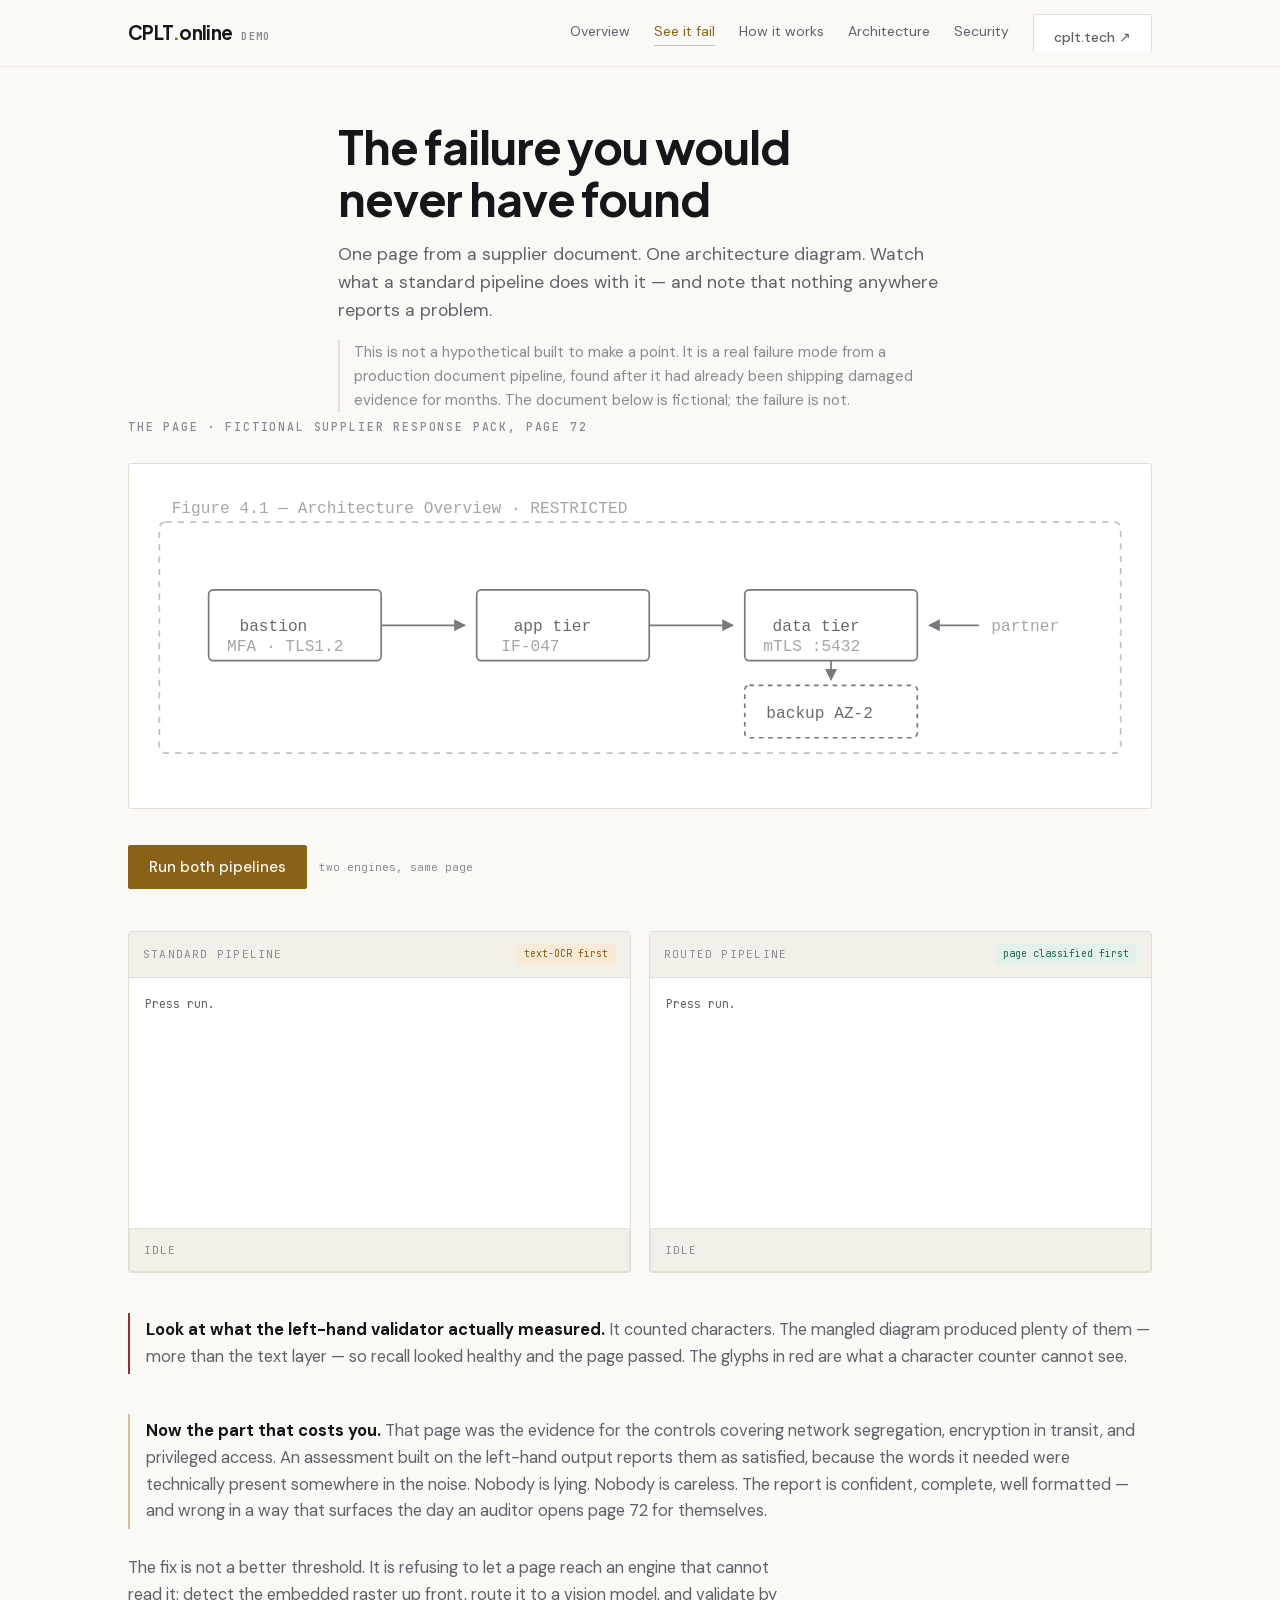
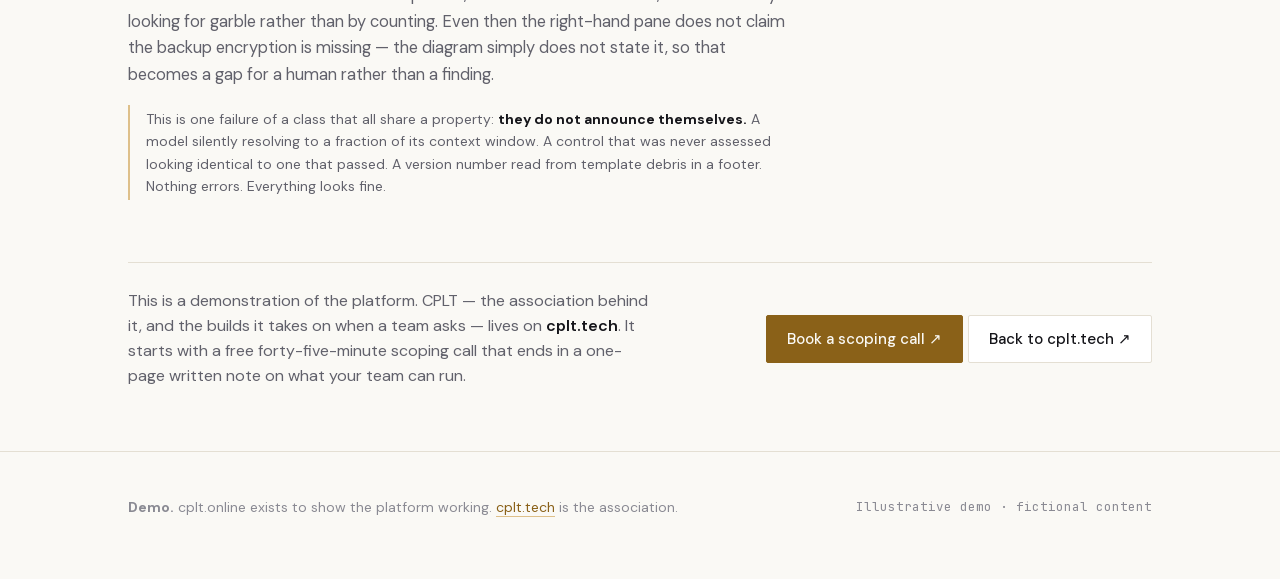
==== commit b928849c: "Clarify CPLT history and remove confidential customer proof" ====
--- a/demo.html
+++ b/demo.html
@@ -22,7 +22,7 @@
 <meta property="og:image:alt" content="Interactive demo: a standard document pipeline versus a routed one">
 <meta name="twitter:card" content="summary_large_image">
 <link rel="stylesheet" href="/style.css">
-<script type="application/ld+json">{"@context": "https://schema.org", "@graph": [{"@type": "Organization", "@id": "https://cplt.tech/#organization", "name": "CPLT", "url": "https://cplt.tech", "logo": {"@type": "ImageObject", "url": "https://cplt.tech/android-chrome-512x512.png", "width": 512, "height": 512}, "sameAs": ["https://www.linkedin.com/in/lepains/", "https://cplt.online"]}, {"@type": "WebSite", "@id": "https://cplt.online/#website", "name": "CPLT Online", "alternateName": "cplt.online", "url": "https://cplt.online/", "description": "Demonstration site for the CPLT private AI platform: the platform working, a worked example, measured benchmarks, and an interactive failure demo. CPLT itself — the association, the builds, and the contact route — lives on cplt.tech.", "inLanguage": "en", "publisher": {"@id": "https://cplt.tech/#organization"}, "isPartOf": {"@id": "https://cplt.tech/#website"}}, {"@type": "WebPage", "@id": "https://cplt.online/demo#webpage", "url": "https://cplt.online/demo", "name": "See a Document Pipeline Fail Silently — CPLT Online", "description": "Run two OCR pipelines on the same diagram page: the standard one passes garbage with a green check, the routed one catches it. Real failure, fictional document.", "inLanguage": "en", "isPartOf": {"@id": "https://cplt.online/#website"}, "about": {"@id": "https://cplt.tech/#service"}, "primaryImageOfPage": {"@type": "ImageObject", "url": "https://cplt.online/og-image.png", "width": 1200, "height": 630}}, {"@type": "BreadcrumbList", "itemListElement": [{"@type": "ListItem", "position": 1, "name": "CPLT Online", "item": "https://cplt.online/"}, {"@type": "ListItem", "position": 2, "name": "See it fail", "item": "https://cplt.online/demo"}]}]}</script>
+<script type="application/ld+json">{"@context": "https://schema.org", "@graph": [{"@type": "Organization", "@id": "https://cplt.tech/#organization", "name": "CPLT", "url": "https://cplt.tech", "logo": {"@type": "ImageObject", "url": "https://cplt.tech/android-chrome-512x512.png", "width": 512, "height": 512}, "sameAs": ["https://www.linkedin.com/in/lepains/", "https://cplt.online"]}, {"@type": "WebSite", "@id": "https://cplt.online/#website", "name": "CPLT Online", "alternateName": "cplt.online", "url": "https://cplt.online/", "description": "Demonstration site for the CPLT private AI platform: fictional document examples, an illustrative interface, and an interactive failure demo. CPLT itself — the association, the builds, and the contact route — lives on cplt.tech.", "inLanguage": "en", "publisher": {"@id": "https://cplt.tech/#organization"}, "isPartOf": {"@id": "https://cplt.tech/#website"}}, {"@type": "WebPage", "@id": "https://cplt.online/demo#webpage", "url": "https://cplt.online/demo", "name": "See a Document Pipeline Fail Silently — CPLT Online", "description": "Run two OCR pipelines on the same diagram page: the standard one passes garbage with a green check, the routed one catches it. Real failure, fictional document.", "inLanguage": "en", "isPartOf": {"@id": "https://cplt.online/#website"}, "about": {"@id": "https://cplt.tech/#service"}, "primaryImageOfPage": {"@type": "ImageObject", "url": "https://cplt.online/og-image.png", "width": 1200, "height": 630}}, {"@type": "BreadcrumbList", "itemListElement": [{"@type": "ListItem", "position": 1, "name": "CPLT Online", "item": "https://cplt.online/"}, {"@type": "ListItem", "position": 2, "name": "See it fail", "item": "https://cplt.online/demo"}]}]}</script>
 </head><body>
 <header class="nav">
   <div class="nav-in">
@@ -130,7 +130,7 @@
 
 <section style="border-top:0;padding-top:0"><div class="wrap"><div class="endcta"><p>This is a demonstration of the platform. CPLT — the association behind it, and the builds it takes on when a team asks — lives on <strong>cplt.tech</strong>. It starts with a free forty-five-minute scoping call that ends in a one-page written note on what your team can run.</p><div><a class="btn btn-gold" href="https://cplt.tech/contact">Book a scoping call ↗</a> <a class="btn" href="https://cplt.tech/services">Back to cplt.tech ↗</a></div></div></div></section>
 </main>
-<footer><div class="wrap foot-in"><div><strong>Demo.</strong> cplt.online exists to show the platform working. <a href="https://cplt.tech" style="color:var(--gold-ink);text-decoration:none;border-bottom:1px solid var(--gold-line)">cplt.tech</a> is the association.</div><div class="mono" style="font-size:12.5px">Faithful mockup — real measurements, recreated interface</div></div></footer>
+<footer><div class="wrap foot-in"><div><strong>Demo.</strong> cplt.online exists to show the platform working. <a href="https://cplt.tech" style="color:var(--gold-ink);text-decoration:none;border-bottom:1px solid var(--gold-line)">cplt.tech</a> is the association.</div><div class="mono" style="font-size:12.5px">Illustrative demo · fictional content</div></div></footer>
 <script src="/demo-data.js"></script>
 <script src="/demo-app.js"></script>
 </body></html>
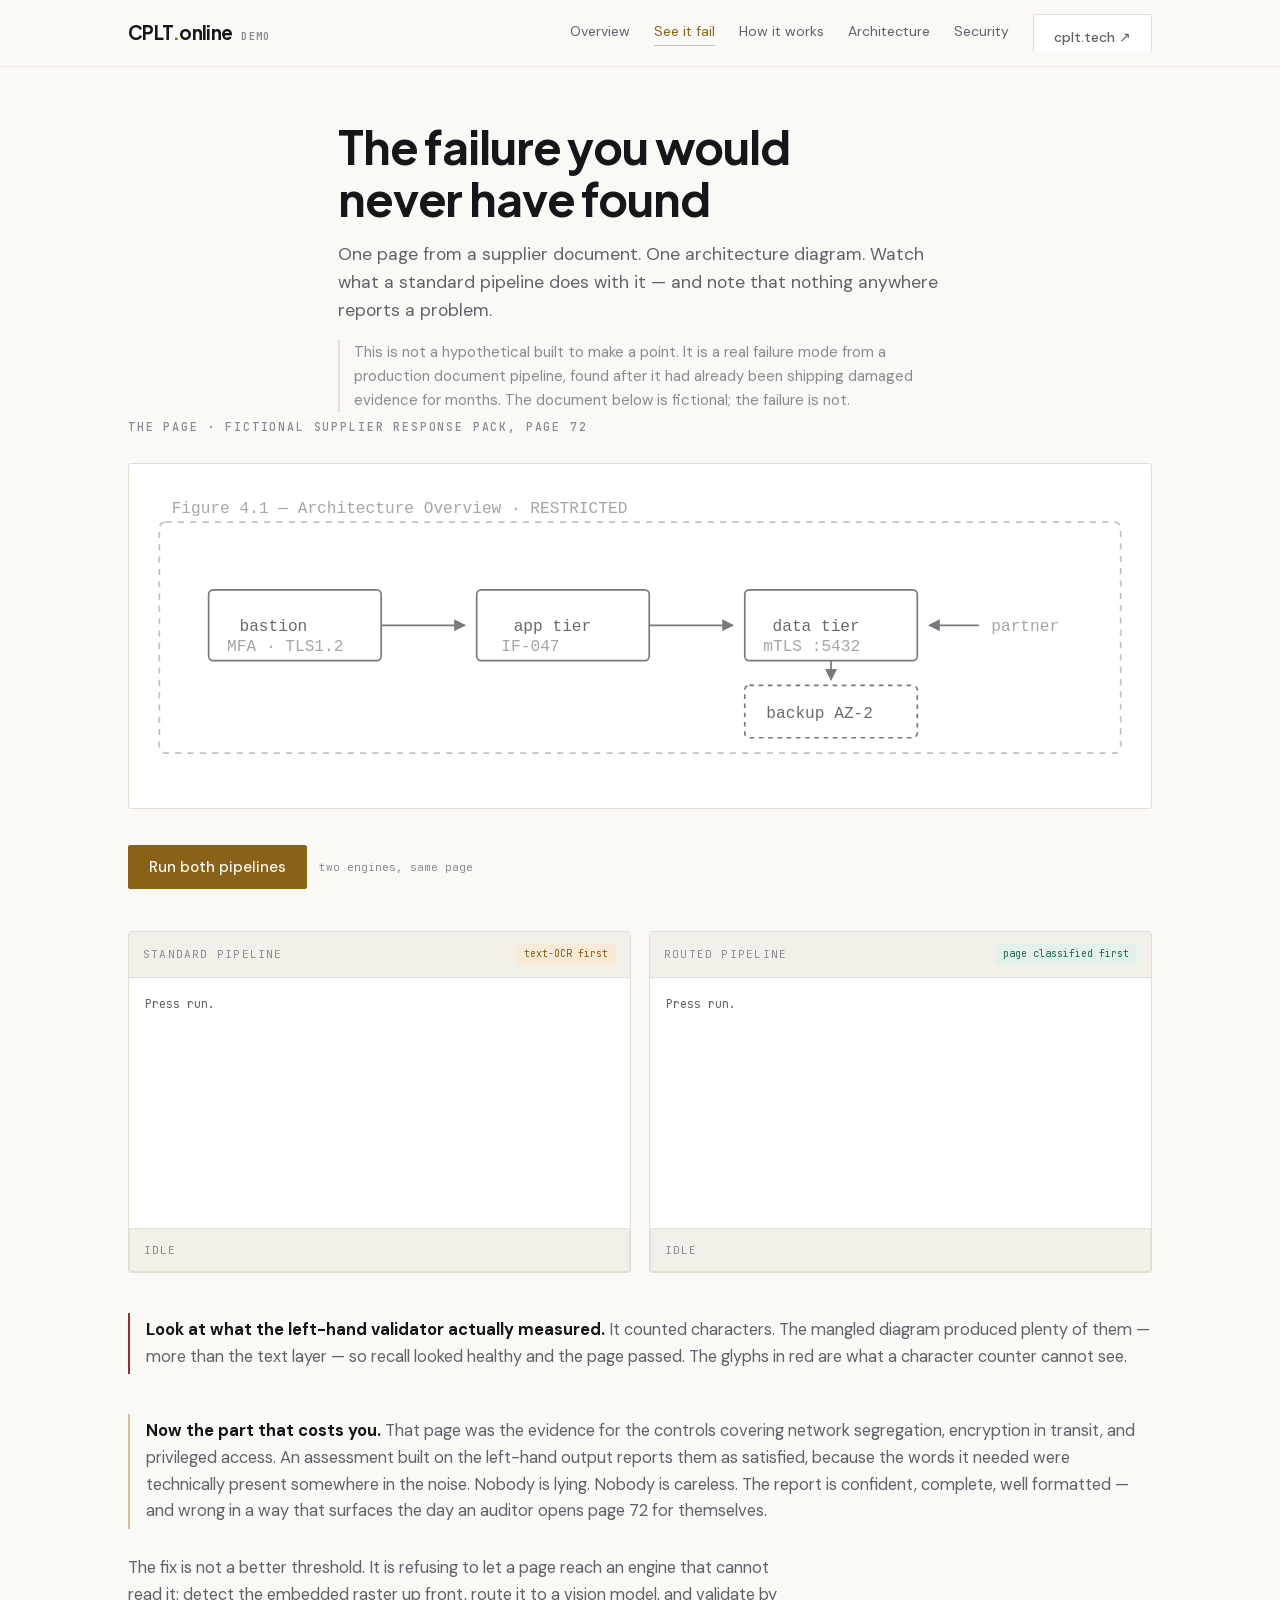
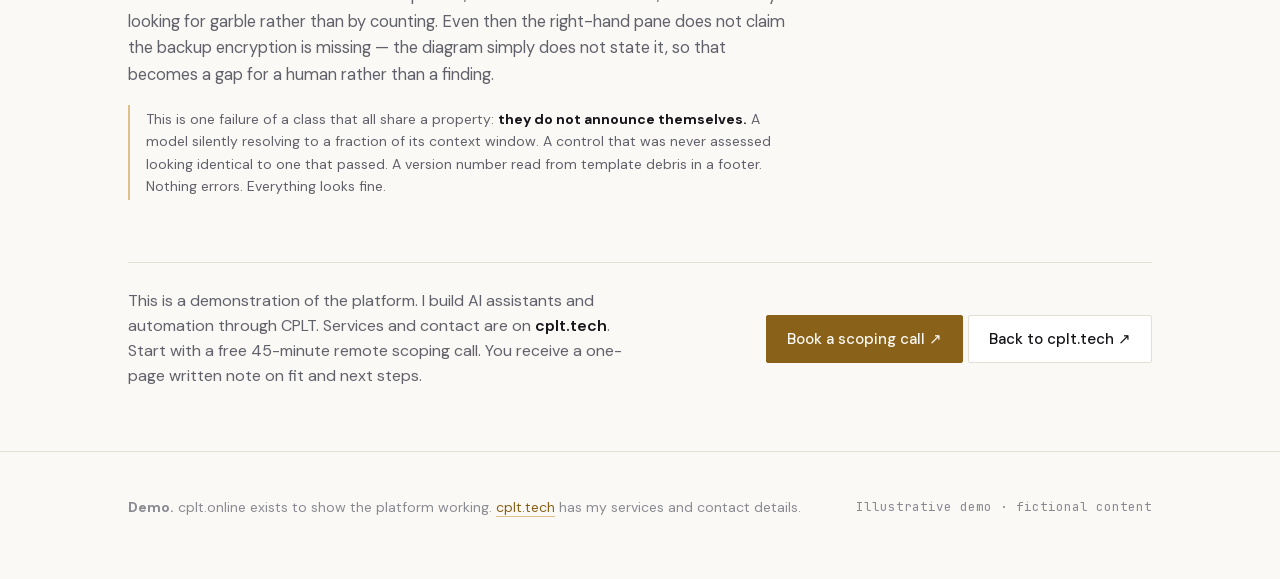
==== commit 161e68ac: "Draft business identity correction; disable copy branch deployment" ====
--- a/demo.html
+++ b/demo.html
@@ -22,7 +22,7 @@
 <meta property="og:image:alt" content="Interactive demo: a standard document pipeline versus a routed one">
 <meta name="twitter:card" content="summary_large_image">
 <link rel="stylesheet" href="/style.css">
-<script type="application/ld+json">{"@context": "https://schema.org", "@graph": [{"@type": "Organization", "@id": "https://cplt.tech/#organization", "name": "CPLT", "url": "https://cplt.tech", "logo": {"@type": "ImageObject", "url": "https://cplt.tech/android-chrome-512x512.png", "width": 512, "height": 512}, "sameAs": ["https://www.linkedin.com/in/lepains/", "https://cplt.online"]}, {"@type": "WebSite", "@id": "https://cplt.online/#website", "name": "CPLT Online", "alternateName": "cplt.online", "url": "https://cplt.online/", "description": "Demonstration site for the CPLT private AI platform: fictional document examples, an illustrative interface, and an interactive failure demo. CPLT itself — the association, the builds, and the contact route — lives on cplt.tech.", "inLanguage": "en", "publisher": {"@id": "https://cplt.tech/#organization"}, "isPartOf": {"@id": "https://cplt.tech/#website"}}, {"@type": "WebPage", "@id": "https://cplt.online/demo#webpage", "url": "https://cplt.online/demo", "name": "See a Document Pipeline Fail Silently — CPLT Online", "description": "Run two OCR pipelines on the same diagram page: the standard one passes garbage with a green check, the routed one catches it. Real failure, fictional document.", "inLanguage": "en", "isPartOf": {"@id": "https://cplt.online/#website"}, "about": {"@id": "https://cplt.tech/#service"}, "primaryImageOfPage": {"@type": "ImageObject", "url": "https://cplt.online/og-image.png", "width": 1200, "height": 630}}, {"@type": "BreadcrumbList", "itemListElement": [{"@type": "ListItem", "position": 1, "name": "CPLT Online", "item": "https://cplt.online/"}, {"@type": "ListItem", "position": 2, "name": "See it fail", "item": "https://cplt.online/demo"}]}]}</script>
+<script type="application/ld+json">{"@context": "https://schema.org", "@graph": [{"@type": "Organization", "@id": "https://cplt.tech/#organization", "name": "CPLT", "url": "https://cplt.tech", "logo": {"@type": "ImageObject", "url": "https://cplt.tech/android-chrome-512x512.png", "width": 512, "height": 512}, "sameAs": ["https://cplt.online"], "founder": {"@id": "https://cplt.tech/#person"}}, {"@type": "WebSite", "@id": "https://cplt.online/#website", "name": "CPLT Online", "alternateName": "cplt.online", "url": "https://cplt.online/", "description": "This demonstration uses fictional documents and an illustrative interface. I build AI assistants and automation through CPLT. Services and contact are on cplt.tech.", "inLanguage": "en", "publisher": {"@id": "https://cplt.tech/#organization"}, "isPartOf": {"@id": "https://cplt.tech/#website"}}, {"@type": "WebPage", "@id": "https://cplt.online/demo#webpage", "url": "https://cplt.online/demo", "name": "See a Document Pipeline Fail Silently — CPLT Online", "description": "Run two OCR pipelines on the same diagram page: the standard one passes garbage with a green check, the routed one catches it. Real failure, fictional document.", "inLanguage": "en", "isPartOf": {"@id": "https://cplt.online/#website"}, "about": {"@id": "https://cplt.tech/#service"}, "primaryImageOfPage": {"@type": "ImageObject", "url": "https://cplt.online/og-image.png", "width": 1200, "height": 630}}, {"@type": "BreadcrumbList", "itemListElement": [{"@type": "ListItem", "position": 1, "name": "CPLT Online", "item": "https://cplt.online/"}, {"@type": "ListItem", "position": 2, "name": "See it fail", "item": "https://cplt.online/demo"}]}]}</script>
 </head><body>
 <header class="nav">
   <div class="nav-in">
@@ -128,9 +128,9 @@
   </div>
 </div></section>
 
-<section style="border-top:0;padding-top:0"><div class="wrap"><div class="endcta"><p>This is a demonstration of the platform. CPLT — the association behind it, and the builds it takes on when a team asks — lives on <strong>cplt.tech</strong>. It starts with a free forty-five-minute scoping call that ends in a one-page written note on what your team can run.</p><div><a class="btn btn-gold" href="https://cplt.tech/contact">Book a scoping call ↗</a> <a class="btn" href="https://cplt.tech/services">Back to cplt.tech ↗</a></div></div></div></section>
+<section style="border-top:0;padding-top:0"><div class="wrap"><div class="endcta"><p>This is a demonstration of the platform. I build AI assistants and automation through CPLT. Services and contact are on <strong>cplt.tech</strong>. Start with a free 45-minute remote scoping call. You receive a one-page written note on fit and next steps.</p><div><a class="btn btn-gold" href="https://cplt.tech/contact">Book a scoping call ↗</a> <a class="btn" href="https://cplt.tech/services">Back to cplt.tech ↗</a></div></div></div></section>
 </main>
-<footer><div class="wrap foot-in"><div><strong>Demo.</strong> cplt.online exists to show the platform working. <a href="https://cplt.tech" style="color:var(--gold-ink);text-decoration:none;border-bottom:1px solid var(--gold-line)">cplt.tech</a> is the association.</div><div class="mono" style="font-size:12.5px">Illustrative demo · fictional content</div></div></footer>
+<footer><div class="wrap foot-in"><div><strong>Demo.</strong> cplt.online exists to show the platform working. <a href="https://cplt.tech" style="color:var(--gold-ink);text-decoration:none;border-bottom:1px solid var(--gold-line)">cplt.tech</a> has my services and contact details.</div><div class="mono" style="font-size:12.5px">Illustrative demo · fictional content</div></div></footer>
 <script src="/demo-data.js"></script>
 <script src="/demo-app.js"></script>
 </body></html>
--- a/style.css
+++ b/style.css
@@ -361,3 +361,6 @@
 .punch{border-left:2px solid var(--stop);padding:4px 0 4px 16px;margin-top:20px;font-size:16.5px;
   color:var(--dim);line-height:1.62}
 .punch strong{color:var(--ink)}
+
+/* Recorded Studio tests replace the illustrative chat panel. */
+.recorded-tests{display:grid;gap:32px}.recorded-test{min-width:0;border:1px solid var(--line);border-radius:16px;padding:24px;background:var(--paper)}.recorded-test h3{margin:0 0 12px}.recorded-test p{line-height:1.65;max-width:80ch}.recorded-test video{display:block;width:100%;height:auto;aspect-ratio:16/9;background:#101214;border-radius:10px;margin:18px 0}.recording-note{font-size:13px;color:var(--dim)}@media(max-width:600px){.recorded-test{padding:16px}}
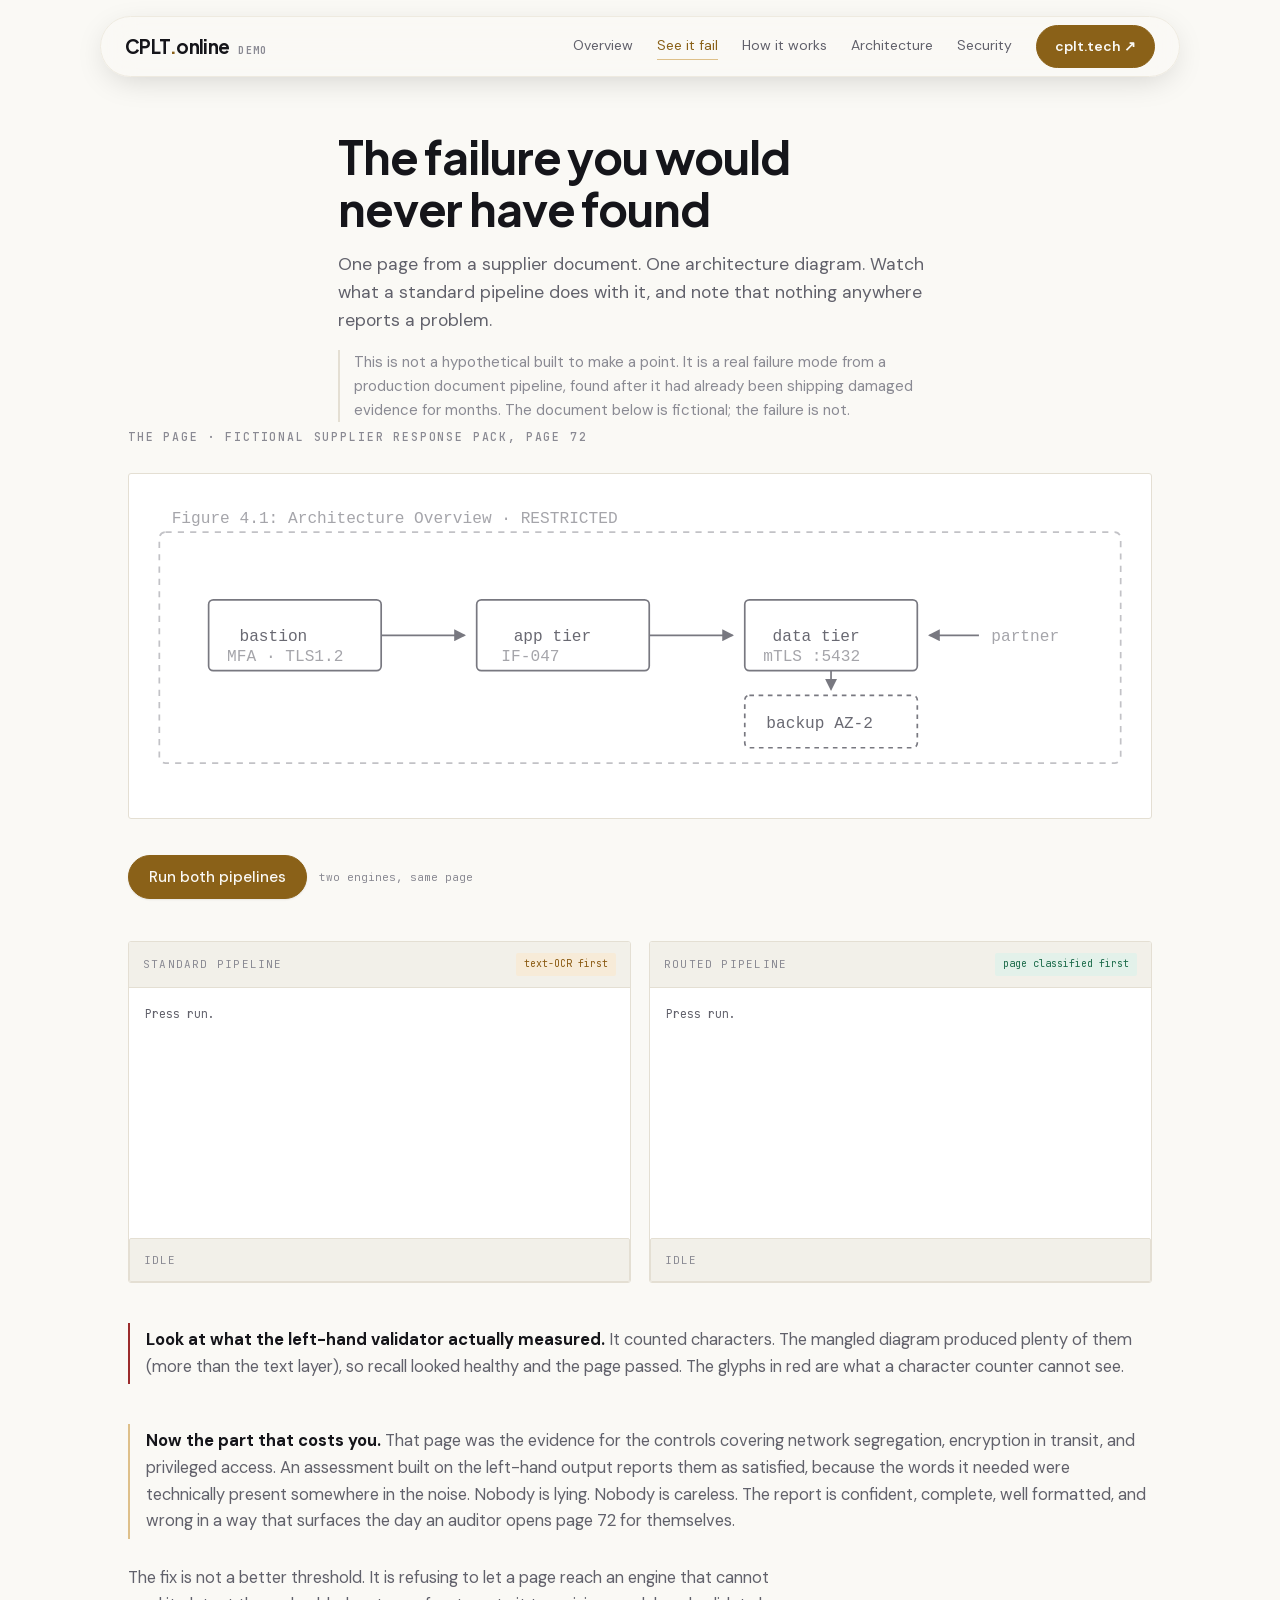
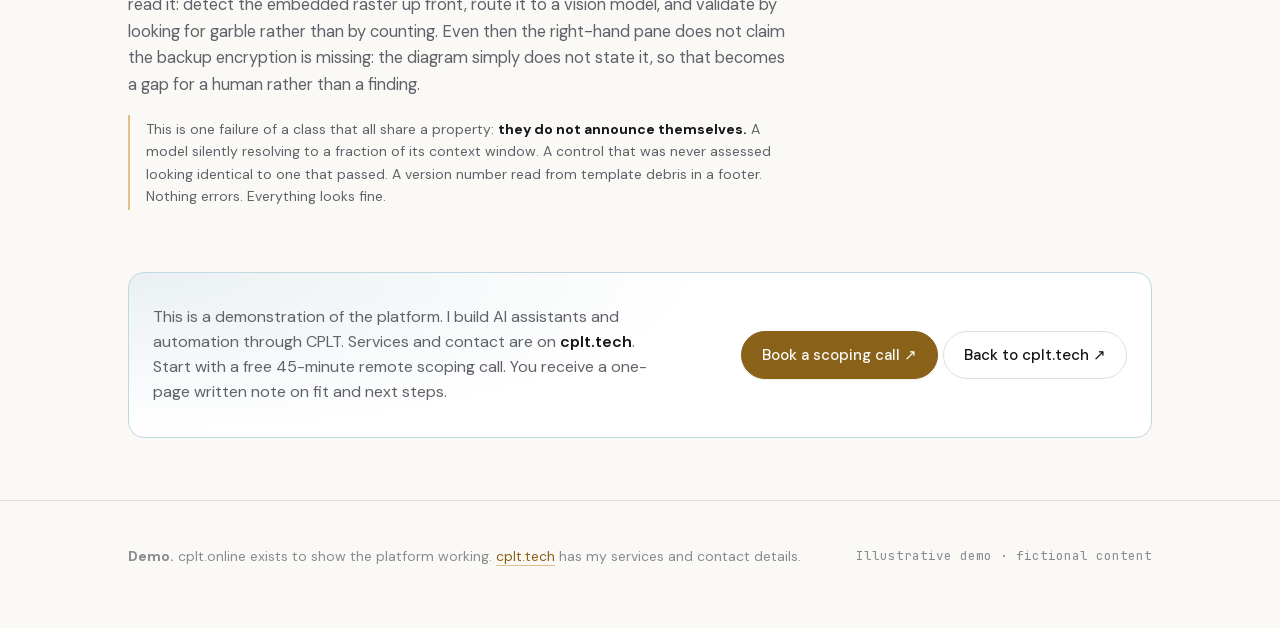
==== commit 72471634: "Replace em dashes with natural punctuation in online copy" ====
--- a/demo.html
+++ b/demo.html
@@ -1,7 +1,7 @@
 <!doctype html>
 <html lang="en"><head><meta charset="utf-8">
 <meta name="viewport" content="width=device-width,initial-scale=1">
-<title>See a Document Pipeline Fail Silently — CPLT Online</title>
+<title>See a Document Pipeline Fail Silently: CPLT Online</title>
 <meta name="description" content="Run two OCR pipelines on the same diagram page: the standard one passes garbage with a green check, the routed one catches it. Real failure, fictional document.">
 <link rel="canonical" href="https://cplt.online/demo">
 <meta name="robots" content="index,follow,max-image-preview:large,max-snippet:-1">
@@ -13,7 +13,7 @@
 <meta property="og:type" content="website">
 <meta property="og:site_name" content="CPLT Online">
 <meta property="og:locale" content="en_US">
-<meta property="og:title" content="See a Document Pipeline Fail Silently — CPLT Online">
+<meta property="og:title" content="See a Document Pipeline Fail Silently: CPLT Online">
 <meta property="og:description" content="Run two OCR pipelines on the same diagram page: the standard one passes garbage with a green check, the routed one catches it. Real failure, fictional document.">
 <meta property="og:url" content="https://cplt.online/demo">
 <meta property="og:image" content="https://cplt.online/og-image.png">
@@ -22,7 +22,7 @@
 <meta property="og:image:alt" content="Interactive demo: a standard document pipeline versus a routed one">
 <meta name="twitter:card" content="summary_large_image">
 <link rel="stylesheet" href="/style.css">
-<script type="application/ld+json">{"@context": "https://schema.org", "@graph": [{"@type": "Organization", "@id": "https://cplt.tech/#organization", "name": "CPLT", "url": "https://cplt.tech", "logo": {"@type": "ImageObject", "url": "https://cplt.tech/android-chrome-512x512.png", "width": 512, "height": 512}, "sameAs": ["https://cplt.online"], "founder": {"@id": "https://cplt.tech/#person"}}, {"@type": "WebSite", "@id": "https://cplt.online/#website", "name": "CPLT Online", "alternateName": "cplt.online", "url": "https://cplt.online/", "description": "This demonstration uses fictional documents and an illustrative interface. I build AI assistants and automation through CPLT. Services and contact are on cplt.tech.", "inLanguage": "en", "publisher": {"@id": "https://cplt.tech/#organization"}, "isPartOf": {"@id": "https://cplt.tech/#website"}}, {"@type": "WebPage", "@id": "https://cplt.online/demo#webpage", "url": "https://cplt.online/demo", "name": "See a Document Pipeline Fail Silently — CPLT Online", "description": "Run two OCR pipelines on the same diagram page: the standard one passes garbage with a green check, the routed one catches it. Real failure, fictional document.", "inLanguage": "en", "isPartOf": {"@id": "https://cplt.online/#website"}, "about": {"@id": "https://cplt.tech/#service"}, "primaryImageOfPage": {"@type": "ImageObject", "url": "https://cplt.online/og-image.png", "width": 1200, "height": 630}}, {"@type": "BreadcrumbList", "itemListElement": [{"@type": "ListItem", "position": 1, "name": "CPLT Online", "item": "https://cplt.online/"}, {"@type": "ListItem", "position": 2, "name": "See it fail", "item": "https://cplt.online/demo"}]}]}</script>
+<script type="application/ld+json">{"@context": "https://schema.org", "@graph": [{"@type": "Organization", "@id": "https://cplt.tech/#organization", "name": "CPLT", "url": "https://cplt.tech", "logo": {"@type": "ImageObject", "url": "https://cplt.tech/android-chrome-512x512.png", "width": 512, "height": 512}, "sameAs": ["https://cplt.online"], "founder": {"@id": "https://cplt.tech/#person"}}, {"@type": "WebSite", "@id": "https://cplt.online/#website", "name": "CPLT Online", "alternateName": "cplt.online", "url": "https://cplt.online/", "description": "This demonstration uses fictional documents and an illustrative interface. I build AI assistants and automation through CPLT. Services and contact are on cplt.tech.", "inLanguage": "en", "publisher": {"@id": "https://cplt.tech/#organization"}, "isPartOf": {"@id": "https://cplt.tech/#website"}}, {"@type": "WebPage", "@id": "https://cplt.online/demo#webpage", "url": "https://cplt.online/demo", "name": "See a Document Pipeline Fail Silently: CPLT Online", "description": "Run two OCR pipelines on the same diagram page: the standard one passes garbage with a green check, the routed one catches it. Real failure, fictional document.", "inLanguage": "en", "isPartOf": {"@id": "https://cplt.online/#website"}, "about": {"@id": "https://cplt.tech/#service"}, "primaryImageOfPage": {"@type": "ImageObject", "url": "https://cplt.online/og-image.png", "width": 1200, "height": 630}}, {"@type": "BreadcrumbList", "itemListElement": [{"@type": "ListItem", "position": 1, "name": "CPLT Online", "item": "https://cplt.online/"}, {"@type": "ListItem", "position": 2, "name": "See it fail", "item": "https://cplt.online/demo"}]}]}</script>
 </head><body>
 <header class="nav">
   <div class="nav-in">
@@ -41,7 +41,7 @@
 <section class="pagelead"><div class="wrap stack g16 prose">
   <h1>The failure you would never have found</h1>
   <p>One page from a supplier document. One architecture diagram. Watch what a
-  standard pipeline does with it — and note that nothing anywhere reports a problem.</p>
+  standard pipeline does with it, and note that nothing anywhere reports a problem.</p>
   <p style="font-size:15px;color:var(--faint);border-left:2px solid var(--line);padding-left:14px">
   This is not a hypothetical built to make a point. It is a real failure mode from a
   production document pipeline, found after it had already been shipping damaged evidence
@@ -67,7 +67,7 @@
     <path d="M540,93 L508,93" marker-end="url(#a)"/>
   </g>
   <g fill="currentColor" font-family="monospace" font-size="10.5" opacity=".95">
-    <text x="16" y="20" opacity=".6">Figure 4.1 — Architecture Overview   ·   RESTRICTED</text>
+    <text x="16" y="20" opacity=".6">Figure 4.1: Architecture Overview   ·   RESTRICTED</text>
     <text x="60" y="97">bastion</text><text x="52" y="110" opacity=".6">MFA · TLS1.2</text>
     <text x="238" y="97">app tier</text><text x="230" y="110" opacity=".6">IF-047</text>
     <text x="406" y="97">data tier</text><text x="400" y="110" opacity=".6">mTLS :5432</text>
@@ -97,7 +97,7 @@
 
   <div class="punch">
     <strong>Look at what the left-hand validator actually measured.</strong> It counted
-    characters. The mangled diagram produced plenty of them — more than the text layer —
+    characters. The mangled diagram produced plenty of them (more than the text layer),
     so recall looked healthy and the page passed. The glyphs in red are what a character
     counter cannot see.
   </div>
@@ -107,7 +107,7 @@
     controls covering network segregation, encryption in transit, and privileged access.
     An assessment built on the left-hand output reports them as satisfied, because the
     words it needed were technically present somewhere in the noise. Nobody is lying.
-    Nobody is careless. The report is confident, complete, well formatted — and wrong in
+    Nobody is careless. The report is confident, complete, well formatted, and wrong in
     a way that surfaces the day an auditor opens page 72 for themselves.
   </div>
 
@@ -116,7 +116,7 @@
       The fix is not a better threshold. It is refusing to let a page reach an engine that
       cannot read it: detect the embedded raster up front, route it to a vision model, and
       validate by looking for garble rather than by counting. Even then the right-hand pane
-      does not claim the backup encryption is missing — the diagram simply does not state it,
+      does not claim the backup encryption is missing: the diagram simply does not state it,
       so that becomes a gap for a human rather than a finding.
     </p>
     <p class="note">
--- a/style.css
+++ b/style.css
@@ -13,6 +13,14 @@
   --warn:#8A5A12; --warn-wash:#F7EBD8;
   --stop:#9B2C2C; --stop-wash:#F7E4E4;
   --shadow:0 1px 2px rgba(20,18,12,.05), 0 8px 24px -12px rgba(20,18,12,.12);
+  /* Second accent (cplt.tech redesign tokens, 2026-10-08 reskin): a cool
+     teal/blue-grey matching cplt.tech's --accent2, used only as decoration
+     behind the closing CTA band — never a text/button colour, so it can't
+     compete with the gold ask. */
+  --accent2:#2F6B82; --accent2-line:#BFD9E2; --accent2-wash:#E8F1F4;
+  /* Spacing scale matching cplt.tech's --spacing-* tokens, used on the
+     nav/CTA elements touched by this reskin. */
+  --sp-xs:4px; --sp-sm:8px; --sp-md:16px; --sp-lg:24px; --sp-xl:32px;
 }
 /* ---------- dark (system default, unless explicitly light) ---------- */
 @media (prefers-color-scheme: dark){
@@ -25,6 +33,8 @@
     --warn:#E0AE63; --warn-wash:#211A11;
     --stop:#E58A8A; --stop-wash:#231414;
     --shadow:0 1px 2px rgba(0,0,0,.4), 0 12px 32px -16px rgba(0,0,0,.8);
+    --accent2:#6FB6CE; --accent2-line:#2A4650; --accent2-wash:#13232A;
+    --sp-xs:4px; --sp-sm:8px; --sp-md:16px; --sp-lg:24px; --sp-xl:32px;
   }
 }
 /* ---------- dark (explicit) ---------- */
@@ -37,6 +47,8 @@
   --warn:#E0AE63; --warn-wash:#211A11;
   --stop:#E58A8A; --stop-wash:#231414;
   --shadow:0 1px 2px rgba(0,0,0,.4), 0 12px 32px -16px rgba(0,0,0,.8);
+  --accent2:#6FB6CE; --accent2-line:#2A4650; --accent2-wash:#13232A;
+  --sp-xs:4px; --sp-sm:8px; --sp-md:16px; --sp-lg:24px; --sp-xl:32px;
 }
 
 *{box-sizing:border-box}
@@ -65,11 +77,20 @@
 .g8{gap:8px}.g12{gap:12px}.g16{gap:16px}.g20{gap:20px}.g28{gap:28px}.g40{gap:40px}.g56{gap:56px}
 
 /* ---------- nav ---------- */
+/* Floating pill nav (cplt.tech redesign pattern, 2026-10-08 reskin): the
+   outer header stays a plain sticky positioning wrapper, and .nav-in itself
+   becomes the visible rounded, blurred pill — same two existing elements,
+   no new markup, so this is a CSS-only change. */
 header.nav{
-  position:sticky;top:0;z-index:50;background:color-mix(in srgb,var(--ground) 88%,transparent);
-  backdrop-filter:blur(12px);border-bottom:1px solid var(--line-soft);
-}
-.nav-in{max-width:1080px;margin:0 auto;padding:14px 28px;display:flex;align-items:center;gap:24px}
+  position:sticky;top:0;z-index:50;background:transparent;padding:var(--sp-md) var(--sp-md) 0;
+}
+.nav-in{
+  max-width:1080px;margin:0 auto;padding:var(--sp-sm) var(--sp-lg);display:flex;align-items:center;gap:24px;
+  background:color-mix(in srgb,var(--ground) 72%,transparent);
+  backdrop-filter:blur(16px);-webkit-backdrop-filter:blur(16px);
+  border:1px solid var(--line-soft);border-radius:999px;
+  box-shadow:0 8px 32px -8px rgba(0,0,0,.18);
+}
 .brand{font-family:"Jakarta",sans-serif;font-weight:700;letter-spacing:-.03em;font-size:19px}
 .brand span{color:var(--gold-ink)}
 .nav-links{margin-left:auto;display:flex;gap:24px;align-items:center}
@@ -81,16 +102,31 @@
 @media(max-width:820px){.nav-links a:not(.btn){display:none}}
 
 /* ---------- buttons ---------- */
+/* Pill shape (cplt.tech redesign pattern, 2026-10-08 reskin): shape and
+   hover-lift only, same colours/borders/copy as before. */
 .btn{
   display:inline-flex;align-items:center;gap:9px;font-family:"DMSans",sans-serif;font-size:15px;font-weight:500;
-  padding:11px 20px;border-radius:2px;text-decoration:none;border:1px solid var(--line);
-  background:var(--raise);color:var(--ink);transition:border-color .15s,background .15s;white-space:nowrap;
-}
-.btn:hover{border-color:var(--gold-line)}
-.btn-gold{background:var(--gold);border-color:var(--gold);color:var(--ground)}
+  padding:11px 20px;border-radius:999px;text-decoration:none;border:1px solid var(--line);
+  background:var(--raise);color:var(--ink);transition:border-color .15s,background .15s,transform .15s,box-shadow .15s;white-space:nowrap;
+}
+.btn:hover{border-color:var(--gold-line);transform:translateY(-1px)}
+.btn-gold{background:var(--gold);border-color:var(--gold);color:var(--ground);box-shadow:0 1px 2px rgba(0,0,0,.08)}
 :root[data-theme="dark"] .btn-gold, html:not([data-theme="light"]) .btn-gold{}
-.btn-gold:hover{filter:brightness(1.08);border-color:var(--gold)}
+.btn-gold:hover{filter:brightness(1.08);border-color:var(--gold);box-shadow:0 4px 14px -4px rgba(0,0,0,.25)}
 .btn:focus-visible,a:focus-visible,button:focus-visible{outline:2px solid var(--gold);outline-offset:3px}
+
+/* The nav's one outward link becomes the single primary CTA pill (same
+   destination, https://cplt.tech, unchanged): filled gold, matching
+   cplt.tech's header "Request a free call" pattern. */
+.nav-links a.btn{
+  background:var(--gold);border-color:var(--gold);color:var(--ground);
+  font-weight:600;padding:9px 18px;
+}
+.nav-links a.btn:hover{filter:brightness(1.08);border-color:var(--gold);transform:translateY(-1px)}
+@media(prefers-reduced-motion:reduce){
+  .btn{transition:border-color .15s,background .15s,box-shadow .15s}
+  .btn:hover,.nav-links a.btn:hover{transform:none}
+}
 
 /* ---------- hero ---------- */
 .hero{padding:72px 0 54px}
@@ -326,8 +362,20 @@
 .nextnav a:hover{border-bottom-color:var(--gold-line)}
 
 /* closing CTA strip + cross-domain footer */
-.endcta{border-top:1px solid var(--line);padding-top:26px;display:flex;gap:20px;
-  align-items:center;justify-content:space-between;flex-wrap:wrap}
+/* CTA band decoration (cplt.tech redesign pattern, 2026-10-08 reskin): the
+   second-accent soft wash from cplt.tech's mid-page CTA band, applied to
+   this site's one recurring closing-CTA band. A hard-edged line-grid (as
+   used on cplt.tech's taller proof panel) read as a literal table on this
+   short, wide flex row, so only the radial glow is kept here — background/
+   border/radius/padding only, copy/buttons/links unchanged. */
+.endcta{
+  border:1px solid var(--accent2-line);border-radius:16px;
+  padding:var(--sp-xl) var(--sp-lg);display:flex;gap:20px;
+  align-items:center;justify-content:space-between;flex-wrap:wrap;
+  position:relative;background-color:var(--raise);
+  background-image:
+    radial-gradient(ellipse 80% 140% at 0% 0%, color-mix(in srgb, var(--accent2) 10%, transparent), transparent 70%);
+}
 .endcta p{font-size:16px;color:var(--dim);line-height:1.55;max-width:520px}
 .endcta strong{color:var(--ink);font-weight:600}
 .offsite{font-family:"JBMono",monospace;font-size:10px;letter-spacing:.1em;text-transform:uppercase;
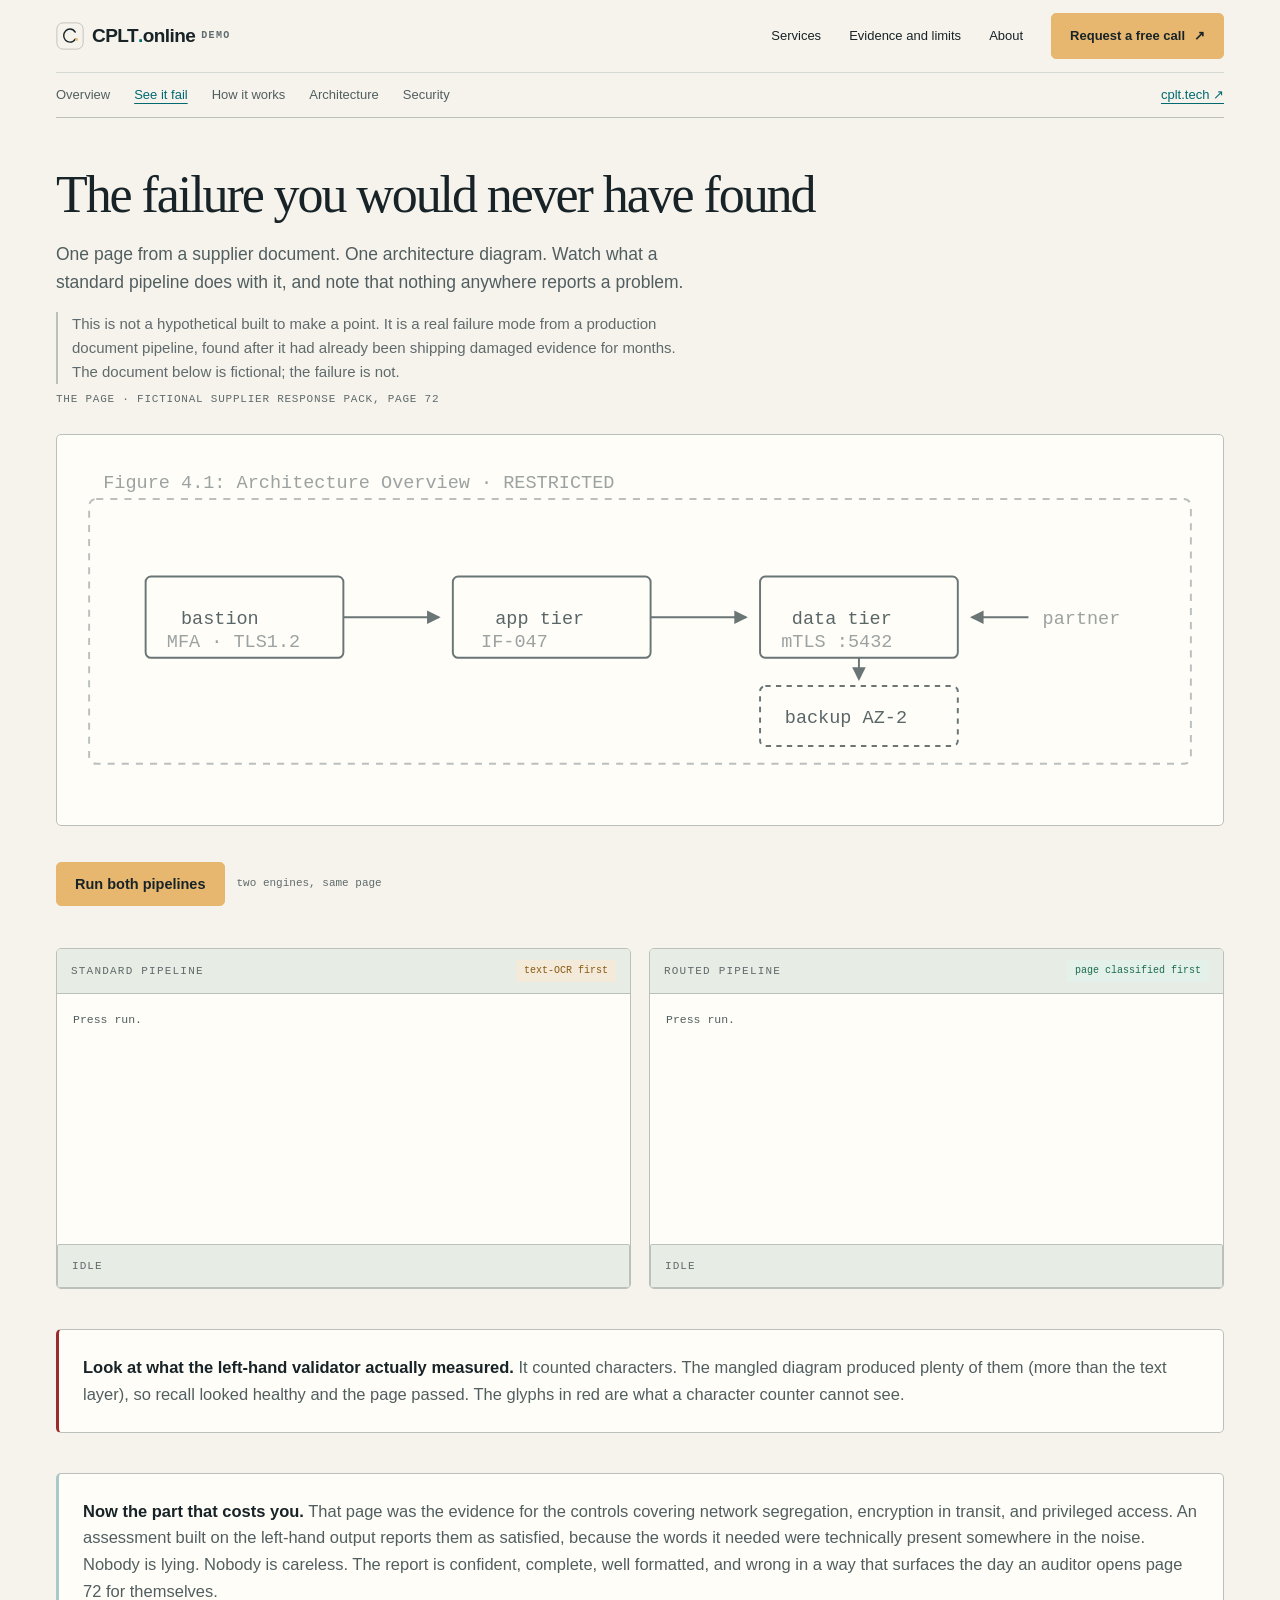
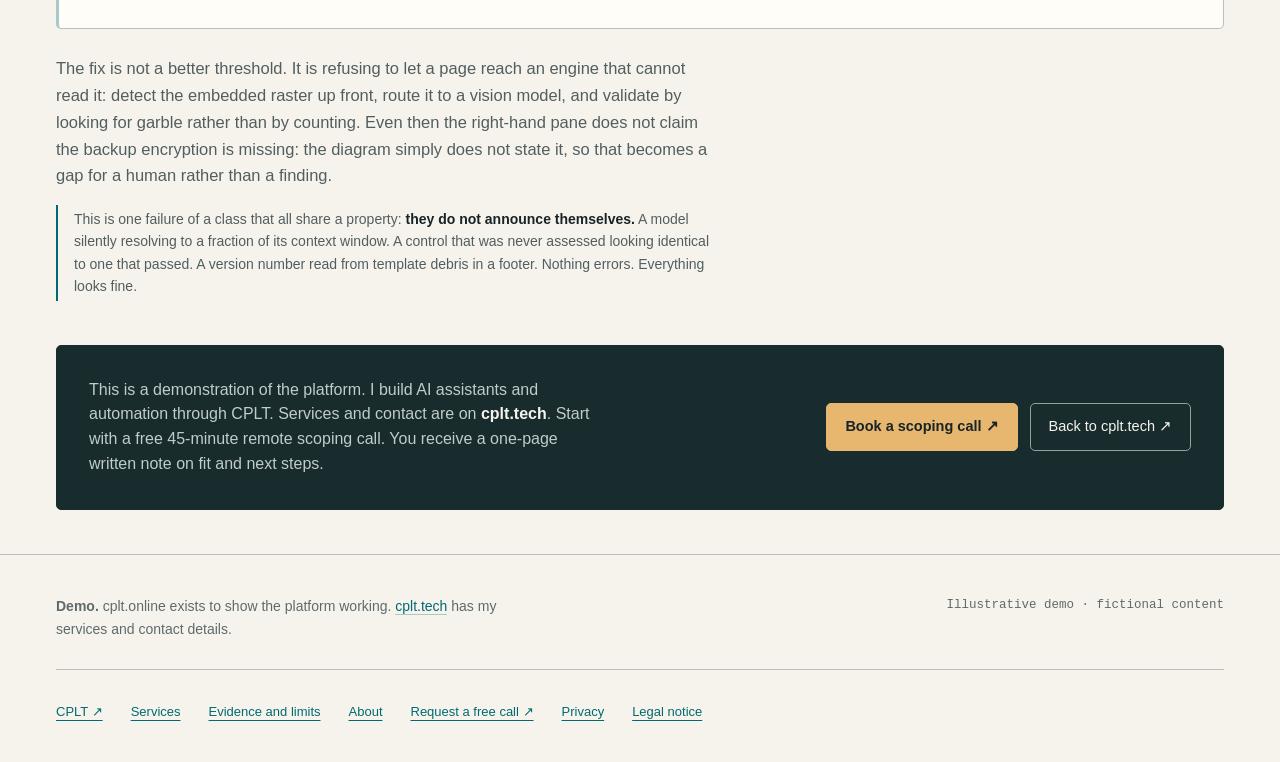
==== commit 4a69f9c0: "Match the CPLT practice header, bento surfaces and navigation" ====
--- a/demo.html
+++ b/demo.html
@@ -21,13 +21,21 @@
 <meta property="og:image:height" content="630">
 <meta property="og:image:alt" content="Interactive demo: a standard document pipeline versus a routed one">
 <meta name="twitter:card" content="summary_large_image">
-<link rel="stylesheet" href="/style.css">
+<link rel="stylesheet" href="/style.css?v=20261016-brand">
 <script type="application/ld+json">{"@context": "https://schema.org", "@graph": [{"@type": "Organization", "@id": "https://cplt.tech/#organization", "name": "CPLT", "url": "https://cplt.tech", "logo": {"@type": "ImageObject", "url": "https://cplt.tech/android-chrome-512x512.png", "width": 512, "height": 512}, "sameAs": ["https://cplt.online"], "founder": {"@id": "https://cplt.tech/#person"}}, {"@type": "WebSite", "@id": "https://cplt.online/#website", "name": "CPLT Online", "alternateName": "cplt.online", "url": "https://cplt.online/", "description": "This demonstration uses fictional documents and an illustrative interface. I build AI assistants and automation through CPLT. Services and contact are on cplt.tech.", "inLanguage": "en", "publisher": {"@id": "https://cplt.tech/#organization"}, "isPartOf": {"@id": "https://cplt.tech/#website"}}, {"@type": "WebPage", "@id": "https://cplt.online/demo#webpage", "url": "https://cplt.online/demo", "name": "See a Document Pipeline Fail Silently: CPLT Online", "description": "Run two OCR pipelines on the same diagram page: the standard one passes garbage with a green check, the routed one catches it. Real failure, fictional document.", "inLanguage": "en", "isPartOf": {"@id": "https://cplt.online/#website"}, "about": {"@id": "https://cplt.tech/#service"}, "primaryImageOfPage": {"@type": "ImageObject", "url": "https://cplt.online/og-image.png", "width": 1200, "height": 630}}, {"@type": "BreadcrumbList", "itemListElement": [{"@type": "ListItem", "position": 1, "name": "CPLT Online", "item": "https://cplt.online/"}, {"@type": "ListItem", "position": 2, "name": "See it fail", "item": "https://cplt.online/demo"}]}]}</script>
 </head><body>
 <header class="nav">
   <div class="nav-in">
     <a class="brand" href="/" style="text-decoration:none">CPLT<span>.</span>online <span style="font-family:'JBMono',monospace;font-size:10px;letter-spacing:.14em;color:var(--faint);text-transform:uppercase;padding-left:6px">demo</span></a>
-    <nav class="nav-links">
+    <nav class="corporate-nav" aria-label="CPLT practice" data-brand-nav>
+      <a href="https://cplt.tech/services">Services</a><a href="https://cplt.tech/proof">Evidence and limits</a><a href="https://cplt.tech/about">About</a>
+    </nav>
+    <a class="btn btn-gold header-call" href="https://cplt.tech/contact" data-brand-nav>Request a free call <span aria-hidden="true">↗</span></a>
+    <details class="brand-menu" data-brand-nav><summary>Menu</summary><nav aria-label="Mobile navigation">
+      <a href="https://cplt.tech/">cplt.tech ↗</a><a href="https://cplt.tech/services">Services</a><a href="https://cplt.tech/proof">Evidence and limits</a><a href="https://cplt.tech/about">About</a>
+      <a href="/">Overview</a><a href="/demo">See it fail</a><a href="/how-it-works">How it works</a><a href="/deployment">Architecture</a><a href="/security">Security</a>
+    </nav></details>
+    <nav class="nav-links" aria-label="Demo navigation">
       <a href="/">Overview</a>
       <a href="/demo" class="active">See it fail</a>
       <a href="/how-it-works">How it works</a>
@@ -130,7 +138,8 @@
 
 <section style="border-top:0;padding-top:0"><div class="wrap"><div class="endcta"><p>This is a demonstration of the platform. I build AI assistants and automation through CPLT. Services and contact are on <strong>cplt.tech</strong>. Start with a free 45-minute remote scoping call. You receive a one-page written note on fit and next steps.</p><div><a class="btn btn-gold" href="https://cplt.tech/contact">Book a scoping call ↗</a> <a class="btn" href="https://cplt.tech/services">Back to cplt.tech ↗</a></div></div></div></section>
 </main>
-<footer><div class="wrap foot-in"><div><strong>Demo.</strong> cplt.online exists to show the platform working. <a href="https://cplt.tech" style="color:var(--gold-ink);text-decoration:none;border-bottom:1px solid var(--gold-line)">cplt.tech</a> has my services and contact details.</div><div class="mono" style="font-size:12.5px">Illustrative demo · fictional content</div></div></footer>
+<footer><div class="wrap foot-in"><div><strong>Demo.</strong> cplt.online exists to show the platform working. <a href="https://cplt.tech" style="color:var(--gold-ink);text-decoration:none;border-bottom:1px solid var(--gold-line)">cplt.tech</a> has my services and contact details.</div><div class="mono" style="font-size:12.5px">Illustrative demo · fictional content</div></div><nav class="wrap footer-nav" aria-label="CPLT footer" data-brand-nav><a href="https://cplt.tech/">CPLT ↗</a><a href="https://cplt.tech/services">Services</a><a href="https://cplt.tech/proof">Evidence and limits</a><a href="https://cplt.tech/about">About</a><a href="https://cplt.tech/contact">Request a free call ↗</a><a href="https://cplt.tech/privacy">Privacy</a><a href="https://cplt.tech/legal">Legal notice</a></nav></footer>
+<script src="/brand-motion.js" defer></script>
 <script src="/demo-data.js"></script>
 <script src="/demo-app.js"></script>
 </body></html>
--- a/style.css
+++ b/style.css
@@ -1,414 +1,243 @@
-
-@font-face{font-family:"Jakarta";src:url([data-uri]) format("woff2");font-weight:200 800;font-style:normal;font-display:swap}
-@font-face{font-family:"DMSans";src:url([data-uri]) format("woff2");font-weight:100 1000;font-style:normal;font-display:swap}
-@font-face{font-family:"JBMono";src:url([data-uri]) format("woff2");font-weight:100 800;font-style:normal;font-display:swap}
-
-/* ---------- light (default, un-stamped) ---------- */
-:root{
-  --ground:#FAF9F5; --raise:#FFFFFF; --sunk:#F2F0E9;
-  --ink:#15151A; --dim:#61616B; --faint:#8A8A93;
-  --line:#E4DFD3; --line-soft:#EEEAE0;
-  --gold:#8A6118; --gold-ink:#8A6118; --gold-wash:#F5EAD5; --gold-line:#DEC08A;
-  --ok:#1C6B4A; --ok-wash:#E3F1EA;
-  --warn:#8A5A12; --warn-wash:#F7EBD8;
-  --stop:#9B2C2C; --stop-wash:#F7E4E4;
-  --shadow:0 1px 2px rgba(20,18,12,.05), 0 8px 24px -12px rgba(20,18,12,.12);
-  /* Second accent (cplt.tech redesign tokens, 2026-10-08 reskin): a cool
-     teal/blue-grey matching cplt.tech's --accent2, used only as decoration
-     behind the closing CTA band — never a text/button colour, so it can't
-     compete with the gold ask. */
-  --accent2:#2F6B82; --accent2-line:#BFD9E2; --accent2-wash:#E8F1F4;
-  /* Spacing scale matching cplt.tech's --spacing-* tokens, used on the
-     nav/CTA elements touched by this reskin. */
-  --sp-xs:4px; --sp-sm:8px; --sp-md:16px; --sp-lg:24px; --sp-xl:32px;
-}
-/* ---------- dark (system default, unless explicitly light) ---------- */
-@media (prefers-color-scheme: dark){
-  :root:not([data-theme="light"]){
-    --ground:#0A0A0B; --raise:#131315; --sunk:#0F0F11;
-    --ink:#F0EBE1; --dim:#9B9BA4; --faint:#6E6E78;
-    --line:#232326; --line-soft:#1B1B1E;
-    --gold:#D8A65A; --gold-ink:#E8C088; --gold-wash:#1E1913; --gold-line:#4A3B22;
-    --ok:#5FC49A; --ok-wash:#12211B;
-    --warn:#E0AE63; --warn-wash:#211A11;
-    --stop:#E58A8A; --stop-wash:#231414;
-    --shadow:0 1px 2px rgba(0,0,0,.4), 0 12px 32px -16px rgba(0,0,0,.8);
-    --accent2:#6FB6CE; --accent2-line:#2A4650; --accent2-wash:#13232A;
-    --sp-xs:4px; --sp-sm:8px; --sp-md:16px; --sp-lg:24px; --sp-xl:32px;
-  }
-}
-/* ---------- dark (explicit) ---------- */
-:root[data-theme="dark"]{
-  --ground:#0A0A0B; --raise:#131315; --sunk:#0F0F11;
-  --ink:#F0EBE1; --dim:#9B9BA4; --faint:#6E6E78;
-  --line:#232326; --line-soft:#1B1B1E;
-  --gold:#D8A65A; --gold-ink:#E8C088; --gold-wash:#1E1913; --gold-line:#4A3B22;
-  --ok:#5FC49A; --ok-wash:#12211B;
-  --warn:#E0AE63; --warn-wash:#211A11;
-  --stop:#E58A8A; --stop-wash:#231414;
-  --shadow:0 1px 2px rgba(0,0,0,.4), 0 12px 32px -16px rgba(0,0,0,.8);
-  --accent2:#6FB6CE; --accent2-line:#2A4650; --accent2-wash:#13232A;
-  --sp-xs:4px; --sp-sm:8px; --sp-md:16px; --sp-lg:24px; --sp-xl:32px;
-}
-
-*{box-sizing:border-box}
-body{
-  margin:0; background:var(--ground); color:var(--ink);
-  font-family:"DMSans",system-ui,-apple-system,"Segoe UI",sans-serif;
-  font-size:17px; line-height:1.65; -webkit-font-smoothing:antialiased;
-}
-h1,h2,h3,h4{font-family:"Jakarta",system-ui,sans-serif;text-wrap:balance;margin:0;letter-spacing:-.022em;line-height:1.12}
-p{margin:0}
-a{color:inherit}
-
-.mono{font-family:"JBMono",ui-monospace,"SFMono-Regular",Menlo,monospace}
-.eyebrow{
-  font-family:"JBMono",ui-monospace,monospace; font-size:11.5px; font-weight:500;
-  letter-spacing:.16em; text-transform:uppercase; color:var(--faint);
-}
-.num{font-variant-numeric:tabular-nums}
-
-/* ---------- shell ---------- */
-.wrap{max-width:1080px;margin:0 auto;padding:0 28px}
-.prose{max-width:660px}
-section{padding:62px 0;border-top:1px solid var(--line-soft)}
-section:first-of-type{border-top:0}
-.stack{display:flex;flex-direction:column}
-.g8{gap:8px}.g12{gap:12px}.g16{gap:16px}.g20{gap:20px}.g28{gap:28px}.g40{gap:40px}.g56{gap:56px}
-
-/* ---------- nav ---------- */
-/* Floating pill nav (cplt.tech redesign pattern, 2026-10-08 reskin): the
-   outer header stays a plain sticky positioning wrapper, and .nav-in itself
-   becomes the visible rounded, blurred pill — same two existing elements,
-   no new markup, so this is a CSS-only change. */
-header.nav{
-  position:sticky;top:0;z-index:50;background:transparent;padding:var(--sp-md) var(--sp-md) 0;
-}
-.nav-in{
-  max-width:1080px;margin:0 auto;padding:var(--sp-sm) var(--sp-lg);display:flex;align-items:center;gap:24px;
-  background:color-mix(in srgb,var(--ground) 72%,transparent);
-  backdrop-filter:blur(16px);-webkit-backdrop-filter:blur(16px);
-  border:1px solid var(--line-soft);border-radius:999px;
-  box-shadow:0 8px 32px -8px rgba(0,0,0,.18);
-}
-.brand{font-family:"Jakarta",sans-serif;font-weight:700;letter-spacing:-.03em;font-size:19px}
-.brand span{color:var(--gold-ink)}
-.nav-links{margin-left:auto;display:flex;gap:24px;align-items:center}
-.nav-links a{
-  font-size:14px;color:var(--dim);text-decoration:none;
-  border-bottom:1px solid transparent;padding-bottom:2px;transition:color .15s,border-color .15s;
-}
-.nav-links a:hover{color:var(--ink);border-bottom-color:var(--gold-line)}
-@media(max-width:820px){.nav-links a:not(.btn){display:none}}
-
-/* ---------- buttons ---------- */
-/* Pill shape (cplt.tech redesign pattern, 2026-10-08 reskin): shape and
-   hover-lift only, same colours/borders/copy as before. */
-.btn{
-  display:inline-flex;align-items:center;gap:9px;font-family:"DMSans",sans-serif;font-size:15px;font-weight:500;
-  padding:11px 20px;border-radius:999px;text-decoration:none;border:1px solid var(--line);
-  background:var(--raise);color:var(--ink);transition:border-color .15s,background .15s,transform .15s,box-shadow .15s;white-space:nowrap;
-}
-.btn:hover{border-color:var(--gold-line);transform:translateY(-1px)}
-.btn-gold{background:var(--gold);border-color:var(--gold);color:var(--ground);box-shadow:0 1px 2px rgba(0,0,0,.08)}
-:root[data-theme="dark"] .btn-gold, html:not([data-theme="light"]) .btn-gold{}
-.btn-gold:hover{filter:brightness(1.08);border-color:var(--gold);box-shadow:0 4px 14px -4px rgba(0,0,0,.25)}
-.btn:focus-visible,a:focus-visible,button:focus-visible{outline:2px solid var(--gold);outline-offset:3px}
-
-/* The nav's one outward link becomes the single primary CTA pill (same
-   destination, https://cplt.tech, unchanged): filled gold, matching
-   cplt.tech's header "Request a free call" pattern. */
-.nav-links a.btn{
-  background:var(--gold);border-color:var(--gold);color:var(--ground);
-  font-weight:600;padding:9px 18px;
-}
-.nav-links a.btn:hover{filter:brightness(1.08);border-color:var(--gold);transform:translateY(-1px)}
-@media(prefers-reduced-motion:reduce){
-  .btn{transition:border-color .15s,background .15s,box-shadow .15s}
-  .btn:hover,.nav-links a.btn:hover{transform:none}
-}
-
-/* ---------- hero ---------- */
-.hero{padding:72px 0 54px}
-.hero h1{font-size:clamp(38px,5.6vw,62px);font-weight:700;margin-bottom:0}
-.hero .lede{font-size:clamp(18px,2vw,21px);color:var(--dim);max-width:620px;line-height:1.55}
-.hero-rule{display:flex;align-items:center;gap:14px;margin-top:8px}
-.hero-rule .bar{height:1px;background:var(--gold-line);flex:0 0 56px}
-.cta-row{display:flex;gap:12px;flex-wrap:wrap;margin-top:12px}
-
-/* ---------- cards ---------- */
-.grid{display:grid;gap:20px}
-.g3{grid-template-columns:repeat(3,1fr)}
-.g2{grid-template-columns:repeat(2,1fr)}
-@media(max-width:880px){.g3,.g2{grid-template-columns:1fr}}
-.card{
-  background:var(--raise);border:1px solid var(--line);border-radius:3px;padding:26px;
-  display:flex;flex-direction:column;gap:11px;
-}
-.card h3{font-size:19px;font-weight:600}
-.card p{font-size:15.5px;color:var(--dim);line-height:1.6}
-
-/* ---------- evidence panel ---------- */
-.evidence{background:var(--sunk);border:1px solid var(--line);border-radius:3px;padding:34px}
-.ev-head{display:flex;justify-content:space-between;align-items:baseline;gap:16px;flex-wrap:wrap;
-  padding-bottom:16px;border-bottom:1px solid var(--line)}
-
-/* benchmark bars */
-.bench{display:flex;flex-direction:column;gap:26px;margin-top:26px}
-.bench-row{display:flex;flex-direction:column;gap:9px}
-.bench-top{display:flex;justify-content:space-between;align-items:baseline;gap:12px}
-.bench-label{font-size:15px;font-weight:600;font-family:"Jakarta",sans-serif}
-.bench-figs{font-family:"JBMono",monospace;font-size:13px;color:var(--dim);font-variant-numeric:tabular-nums}
-.bench-track{height:26px;background:var(--line-soft);border:1px solid var(--line);border-radius:2px;overflow:hidden}
-.bench-fill{height:100%;display:flex;align-items:center;padding-left:11px;
-  font-family:"JBMono",monospace;font-size:12.5px;font-weight:600;color:var(--ground);
-  font-variant-numeric:tabular-nums}
-.fill-win{background:var(--gold)}
-.fill-lose{background:var(--faint)}
-
-/* ---------- tables ---------- */
-.scroller{overflow-x:auto;border:1px solid var(--line);border-radius:3px;background:var(--raise)}
-table{border-collapse:collapse;width:100%;min-width:720px;font-size:14.5px}
-th,td{text-align:left;padding:14px 18px;border-bottom:1px solid var(--line-soft);vertical-align:top}
-thead th{
-  font-family:"JBMono",monospace;font-size:11px;letter-spacing:.13em;text-transform:uppercase;
-  color:var(--faint);font-weight:500;background:var(--sunk);border-bottom:1px solid var(--line);white-space:nowrap;
-}
-tbody tr:last-child td{border-bottom:0}
-td.rowlab{font-weight:600;color:var(--ink);white-space:nowrap}
-td{color:var(--dim)}
-.pill{display:inline-block;font-family:"JBMono",monospace;font-size:11px;letter-spacing:.06em;
-  padding:3px 8px;border-radius:2px;white-space:nowrap;font-weight:500}
-.p-ok{background:var(--ok-wash);color:var(--ok)}
-.p-warn{background:var(--warn-wash);color:var(--warn)}
-.p-stop{background:var(--stop-wash);color:var(--stop)}
-
-/* ---------- steps ---------- */
-.steps{display:flex;flex-direction:column;gap:0;counter-reset:s}
-.step{display:grid;grid-template-columns:auto 1fr;gap:20px;padding:16px 0;border-bottom:1px solid var(--line-soft)}
-.step:last-child{border-bottom:0}
-.step-n{font-family:"JBMono",monospace;font-size:12px;color:var(--gold-ink);padding-top:4px;
-  font-variant-numeric:tabular-nums;letter-spacing:.08em}
-.step h3,.step h4{font-size:17px;font-weight:600;margin-bottom:5px}
-.step p{font-size:15.5px;color:var(--dim);line-height:1.6}
-
-/* ---------- review chain ---------- */
-.roles{display:flex;flex-direction:column;gap:0}
-.role{display:grid;grid-template-columns:180px 1fr;gap:26px;padding:18px 0;border-bottom:1px solid var(--line-soft)}
-.role:last-child{border-bottom:0}
-@media(max-width:760px){.role{grid-template-columns:1fr;gap:10px}}
-.role-id{display:flex;flex-direction:column;gap:7px}
-.role-name{font-family:"Jakarta",sans-serif;font-size:17px;font-weight:700;letter-spacing:-.02em}
-.role-vendor{font-family:"JBMono",monospace;font-size:10.5px;letter-spacing:.11em;text-transform:uppercase;
-  color:var(--gold-ink);background:var(--gold-wash);border:1px solid var(--gold-line);
-  padding:3px 8px;border-radius:2px;align-self:flex-start}
-.role-vendor.plain{color:var(--faint);background:transparent;border-color:var(--line)}
-.role p{font-size:15.5px;color:var(--dim);line-height:1.62}
-.role p strong{color:var(--ink);font-weight:600}
-.verdicts{display:flex;flex-wrap:wrap;gap:7px;margin-top:11px}
-.verdict{font-family:"JBMono",monospace;font-size:10.5px;letter-spacing:.09em;text-transform:uppercase;
-  padding:4px 9px;border:1px solid var(--line);border-radius:2px;color:var(--dim);background:var(--sunk)}
-.score{display:grid;grid-template-columns:repeat(3,1fr);gap:1px;background:var(--line);
-  border:1px solid var(--line);border-radius:3px;overflow:hidden;margin-top:22px}
-@media(max-width:640px){.score{grid-template-columns:1fr}}
-.score-cell{background:var(--raise);padding:22px;display:flex;flex-direction:column;gap:5px}
-.score-v{font-family:"Jakarta",sans-serif;font-size:32px;font-weight:700;letter-spacing:-.03em;
-  font-variant-numeric:tabular-nums;color:var(--gold-ink)}
-.score-k{font-family:"JBMono",monospace;font-size:11px;letter-spacing:.11em;text-transform:uppercase;color:var(--faint)}
-.score-n{font-size:13.5px;color:var(--dim);line-height:1.5}
-
-/* ---------- deployment ---------- */
-.tier{background:var(--raise);border:1px solid var(--line);border-radius:3px;padding:28px;
-  display:flex;flex-direction:column;gap:14px;position:relative}
-.tier.featured{border-color:var(--gold-line);background:var(--gold-wash)}
-.tier-tag{position:absolute;top:-1px;right:18px;transform:translateY(-50%);
-  background:var(--gold);color:var(--ground);font-family:"JBMono",monospace;font-size:10px;
-  letter-spacing:.13em;text-transform:uppercase;padding:4px 9px;border-radius:2px;font-weight:600}
-.tier h3{font-size:20px;font-weight:700}
-.tier .who{font-size:14.5px;color:var(--dim);min-height:44px}
-.tier dl{margin:0;display:flex;flex-direction:column;gap:9px;border-top:1px solid var(--line);padding-top:15px}
-.tier .dl-row{display:flex;justify-content:space-between;gap:14px;font-size:13.5px}
-.tier dt{font-family:"JBMono",monospace;font-size:11px;letter-spacing:.1em;text-transform:uppercase;color:var(--faint);flex:0 0 auto}
-.tier dd{margin:0;text-align:right;color:var(--ink);font-weight:500}
-
-/* ---------- stats ---------- */
-.stats{display:grid;grid-template-columns:repeat(3,1fr);gap:1px;background:var(--line);border:1px solid var(--line);border-radius:3px;overflow:hidden}
-@media(max-width:760px){.stats{grid-template-columns:repeat(2,1fr)}}
-.stat{background:var(--raise);padding:24px 22px;display:flex;flex-direction:column;gap:5px}
-.stat .v{font-family:"Jakarta",sans-serif;font-size:30px;font-weight:700;letter-spacing:-.03em;font-variant-numeric:tabular-nums}
-.stat .k{font-family:"JBMono",monospace;font-size:11px;letter-spacing:.12em;text-transform:uppercase;color:var(--faint)}
-
-/* ---------- product mock ---------- */
-.mock{border:1px solid var(--line);border-radius:4px;overflow:hidden;background:var(--raise);box-shadow:var(--shadow)}
-.mock-bar{display:flex;align-items:center;gap:7px;padding:11px 14px;background:var(--sunk);border-bottom:1px solid var(--line)}
-.dot{width:9px;height:9px;border-radius:50%;background:var(--line)}
-.mock-title{margin-left:10px;font-family:"JBMono",monospace;font-size:11.5px;color:var(--faint)}
-.mock-body{display:grid;grid-template-columns:186px 1fr;min-height:250px}
-@media(max-width:760px){.mock-body{grid-template-columns:1fr}.mock-side{display:none}}
-.mock-side{border-right:1px solid var(--line);padding:16px;background:var(--sunk);display:flex;flex-direction:column;gap:7px}
-.side-lab{font-family:"JBMono",monospace;font-size:10px;letter-spacing:.13em;text-transform:uppercase;color:var(--faint);margin-bottom:5px}
-.side-item{font-size:13px;color:var(--dim);padding:6px 9px;border-radius:2px}
-.side-item.on{background:var(--gold-wash);color:var(--gold-ink);font-weight:500}
-.mock-main{padding:20px;display:flex;flex-direction:column;gap:15px}
-.bubble{max-width:88%;padding:13px 16px;border-radius:3px;font-size:14.5px;line-height:1.55}
-.bubble.you{align-self:flex-end;background:var(--gold-wash);border:1px solid var(--gold-line)}
-.bubble.sys{background:var(--sunk);border:1px solid var(--line)}
-.cite{display:inline-flex;align-items:center;gap:6px;margin-top:9px;padding:4px 9px;border-radius:2px;
-  background:var(--raise);border:1px solid var(--gold-line);font-family:"JBMono",monospace;font-size:11px;color:var(--gold-ink)}
-.mock-input{border-top:1px solid var(--line);padding:12px 16px;display:flex;align-items:center;gap:10px;
-  font-size:14px;color:var(--faint);background:var(--sunk)}
-
-/* ---------- cost ---------- */
-.cost{display:grid;grid-template-columns:1fr 1fr 1fr;gap:1px;background:var(--line);border:1px solid var(--line);border-radius:3px;overflow:hidden}
-@media(max-width:760px){.cost{grid-template-columns:1fr}}
-.cost-cell{background:var(--raise);padding:26px 24px;display:flex;flex-direction:column;gap:7px}
-.cost-cell.win{background:var(--gold-wash)}
-.cost-k{font-family:"JBMono",monospace;font-size:11px;letter-spacing:.12em;text-transform:uppercase;color:var(--faint)}
-.cost-v{font-family:"Jakarta",sans-serif;font-size:34px;font-weight:700;letter-spacing:-.03em;font-variant-numeric:tabular-nums}
-.cost-n{font-size:13.5px;color:var(--dim);line-height:1.5}
-
-/* ---------- pricing ---------- */
-.price{background:var(--raise);border:1px solid var(--line);border-radius:3px;padding:28px;display:flex;flex-direction:column;gap:16px}
-.price.featured{border-color:var(--gold-line)}
-.price .amt{font-family:"Jakarta",sans-serif;font-size:33px;font-weight:700;letter-spacing:-.03em;font-variant-numeric:tabular-nums}
-.price .per{font-size:13.5px;color:var(--faint);font-family:"JBMono",monospace}
-.price ul{margin:0;padding:0;list-style:none;display:flex;flex-direction:column;gap:9px;
-  border-top:1px solid var(--line);padding-top:16px}
-.price li{font-size:14.5px;color:var(--dim);display:flex;gap:10px;align-items:flex-start;line-height:1.5}
-.price li::before{content:"—";color:var(--gold-ink);flex:0 0 auto;font-family:"JBMono",monospace;font-size:12px;padding-top:3px}
-
-/* ---------- hero proof band ---------- */
-.band{display:flex;flex-wrap:wrap;align-items:baseline;gap:8px 22px;padding:16px 0 0;
-  border-top:1px solid var(--line-soft);margin-top:6px}
-.band .bi{font-family:"JBMono",monospace;font-size:12px;color:var(--dim);font-variant-numeric:tabular-nums}
-.band .bi b{color:var(--gold-ink);font-weight:600}
-.band .bl{font-family:"JBMono",monospace;font-size:10.5px;letter-spacing:.12em;text-transform:uppercase;
-  color:var(--faint);flex:0 0 100%}
-
-/* ---------- disclosure ---------- */
-.more{border:1px solid var(--line);border-radius:3px;background:var(--raise);overflow:hidden}
-.more+.more{margin-top:12px}
-.more>summary{cursor:pointer;list-style:none;padding:15px 20px;display:flex;align-items:center;
-  justify-content:space-between;gap:18px;font-family:"JBMono",monospace;font-size:11.5px;
-  letter-spacing:.11em;text-transform:uppercase;color:var(--gold-ink);transition:background .15s}
-.more>summary::-webkit-details-marker{display:none}
-.more>summary:hover{background:var(--gold-wash)}
-.more>summary:focus-visible{outline:2px solid var(--gold);outline-offset:-2px}
-.sum-mark{flex:0 0 auto;font-size:15px;line-height:1;transition:transform .2s;color:var(--faint)}
-.more[open]>summary{border-bottom:1px solid var(--line)}
-.more[open] .sum-mark{transform:rotate(45deg)}
-.more-body{padding:24px 20px;display:flex;flex-direction:column;gap:20px}
-@media(prefers-reduced-motion:reduce){.sum-mark{transition:none}}
-.claim{display:grid;grid-template-columns:auto 1fr;gap:15px;padding:11px 0;align-items:baseline;
-  border-bottom:1px solid var(--line-soft)}
-.claim:last-of-type{border-bottom:0}
-.claim .tick{color:var(--gold-ink);font-family:"JBMono",monospace;font-size:12px}
-.claim p{font-size:16px;color:var(--dim);line-height:1.55}
-.claim strong{color:var(--ink);font-weight:600}
-.headnum{display:flex;gap:38px;flex-wrap:wrap;padding:4px 0 8px}
-.headnum div{display:flex;flex-direction:column;gap:3px}
-.headnum .v{font-family:"Jakarta",sans-serif;font-size:28px;font-weight:700;letter-spacing:-.03em;
-  font-variant-numeric:tabular-nums;color:var(--gold-ink);white-space:nowrap}
-.headnum .vs{color:var(--faint);font-size:.62em;font-weight:500;letter-spacing:0;padding:0 2px}
-.headnum .k{font-family:"JBMono",monospace;font-size:10.5px;letter-spacing:.11em;text-transform:uppercase;color:var(--faint)}
-.h2{font-size:clamp(27px,3.4vw,36px);font-weight:700}
-
-/* ---------- price slot ---------- */
-.price dl{margin:0;display:flex;flex-direction:column;gap:8px;border-top:1px solid var(--line);padding-top:14px}
-.price .dl-row{display:flex;justify-content:space-between;gap:14px;font-size:13.5px}
-.price dt{font-family:"JBMono",monospace;font-size:10.5px;letter-spacing:.1em;text-transform:uppercase;color:var(--faint)}
-.price dd{margin:0;text-align:right;color:var(--ink);font-weight:500}
-.price .who{font-size:14.5px;color:var(--dim);line-height:1.5;min-height:62px}
-.price.featured{border-color:var(--gold-line);background:var(--gold-wash)}
-.amt-slot{font-family:"Jakarta",sans-serif;font-size:23px;font-weight:700;letter-spacing:-.02em;line-height:1.25}
-.slot{display:inline-block;margin-top:9px;font-family:"JBMono",monospace;font-size:11.5px;
-  letter-spacing:.06em;color:var(--faint);border:1px dashed var(--line);border-radius:2px;
-  padding:6px 10px;background:var(--sunk)}
-.drivers{display:flex;flex-direction:column;gap:0}
-.driver{display:grid;grid-template-columns:26px 1fr;gap:14px;padding:15px 0;border-bottom:1px solid var(--line-soft)}
-.driver:last-child{border-bottom:0}
-.driver .k{font-family:"JBMono",monospace;font-size:12px;color:var(--gold-ink);padding-top:3px}
-.driver p{font-size:15.5px;color:var(--dim);line-height:1.6}
-
-/* ---------- notes ---------- */
-.note{border-left:2px solid var(--gold-line);padding:3px 0 3px 16px;font-size:14px;color:var(--dim);line-height:1.6}
-.illus{display:inline-block;font-family:"JBMono",monospace;font-size:10.5px;letter-spacing:.13em;text-transform:uppercase;
-  color:var(--warn);background:var(--warn-wash);padding:3px 8px;border-radius:2px;font-weight:500}
-.quote{font-family:"Jakarta",sans-serif;font-size:clamp(21px,2.7vw,27px);font-weight:600;letter-spacing:-.02em;line-height:1.35}
-.seg{display:flex;flex-direction:column;gap:6px;padding:14px 0;border-bottom:1px solid var(--line-soft)}
-.seg:last-child{border-bottom:0}
-.seg h4{font-size:16.5px;font-weight:600}
-.seg p{font-size:14.5px;color:var(--dim)}
-
-footer{border-top:1px solid var(--line);padding:44px 0 60px;color:var(--faint);font-size:14px}
-.foot-in{display:flex;justify-content:space-between;gap:20px;flex-wrap:wrap;align-items:center}
-
-
-/* active nav state */
-.nav-links a.active{color:var(--gold-ink);border-bottom-color:var(--gold-line)}
-@media(max-width:820px){.nav-links a:not(.btn){display:inline-block;font-size:13px}
-  .nav-in{flex-wrap:wrap;gap:12px}.nav-links{gap:10px 14px;margin-left:0;width:100%;flex-wrap:wrap}
-  /* Labels stay on one line and the row wraps instead; without this the
-     cplt.tech button ran 80px past the right edge on a 390px phone. */
-  .nav-links a{white-space:nowrap}}
-.pagelead{padding-top:54px;padding-bottom:6px}
-.pagelead h1{font-family:"Jakarta",sans-serif;font-size:clamp(30px,4.4vw,46px);font-weight:700;
-  letter-spacing:-.025em;line-height:1.12;text-wrap:balance}
-.pagelead p{font-size:17.5px;color:var(--dim);line-height:1.6;max-width:640px}
-.nextnav{display:flex;justify-content:space-between;gap:18px;flex-wrap:wrap;
-  border-top:1px solid var(--line);padding-top:22px;margin-top:8px}
-.nextnav a{font-family:"JBMono",monospace;font-size:12px;letter-spacing:.09em;text-transform:uppercase;
-  color:var(--gold-ink);text-decoration:none;border-bottom:1px solid transparent;padding-bottom:3px}
-.nextnav a:hover{border-bottom-color:var(--gold-line)}
-
-/* closing CTA strip + cross-domain footer */
-/* CTA band decoration (cplt.tech redesign pattern, 2026-10-08 reskin): the
-   second-accent soft wash from cplt.tech's mid-page CTA band, applied to
-   this site's one recurring closing-CTA band. A hard-edged line-grid (as
-   used on cplt.tech's taller proof panel) read as a literal table on this
-   short, wide flex row, so only the radial glow is kept here — background/
-   border/radius/padding only, copy/buttons/links unchanged. */
-.endcta{
-  border:1px solid var(--accent2-line);border-radius:16px;
-  padding:var(--sp-xl) var(--sp-lg);display:flex;gap:20px;
-  align-items:center;justify-content:space-between;flex-wrap:wrap;
-  position:relative;background-color:var(--raise);
-  background-image:
-    radial-gradient(ellipse 80% 140% at 0% 0%, color-mix(in srgb, var(--accent2) 10%, transparent), transparent 70%);
-}
-.endcta p{font-size:16px;color:var(--dim);line-height:1.55;max-width:520px}
-.endcta strong{color:var(--ink);font-weight:600}
-.offsite{font-family:"JBMono",monospace;font-size:10px;letter-spacing:.1em;text-transform:uppercase;
-  color:var(--faint);display:block;margin-top:5px}
-
-/* ---------- the failure demo ---------- */
-.lab{display:grid;grid-template-columns:minmax(0,1fr) minmax(0,1fr);gap:18px;margin-top:22px}
-@media(max-width:900px){.lab{grid-template-columns:1fr}}
-.pane{border:1px solid var(--line);border-radius:3px;background:var(--raise);overflow:hidden;display:flex;flex-direction:column}
-.pane-h{display:flex;align-items:center;justify-content:space-between;gap:10px;padding:11px 14px;
-  background:var(--sunk);border-bottom:1px solid var(--line)}
-.pane-h .who{font-family:"JBMono",monospace;font-size:11px;letter-spacing:.11em;text-transform:uppercase;color:var(--faint)}
-.pane-h .tag{font-family:"JBMono",monospace;font-size:10px;padding:3px 8px;border-radius:2px}
-.pane-b{padding:16px;font-family:"JBMono",monospace;font-size:11.5px;line-height:1.72;
-  white-space:pre-wrap;word-break:break-word;min-height:250px;color:var(--dim)}
-.pane-b .g{color:var(--stop)}
-.pane-b b{color:var(--ink);font-weight:600}
-.pane-b .q{color:var(--gold-ink)}
-.verdict{border-top:1px solid var(--line);padding:12px 14px;display:flex;align-items:center;gap:10px;
-  font-family:"JBMono",monospace;font-size:11.5px;background:var(--sunk)}
-.verdict .mark{font-size:15px;line-height:1}
-.v-pass{color:var(--ok)} .v-fail{color:var(--stop)} .v-hold{color:var(--warn)}
-.figure{border:1px solid var(--line);border-radius:3px;background:var(--raise);padding:18px;margin-top:6px}
-.figure svg{width:100%;height:auto;display:block}
-.runbar{display:flex;gap:12px;align-items:center;flex-wrap:wrap;padding-top:16px}
-.meter{font-family:"JBMono",monospace;font-size:11px;color:var(--faint)}
-.meter b{color:var(--gold-ink)}
-.blink{animation:bk 1s steps(2) infinite}
-@keyframes bk{0%,50%{opacity:1}51%,100%{opacity:.25}}
-@media(prefers-reduced-motion:reduce){.blink{animation:none}}
-.punch{border-left:2px solid var(--stop);padding:4px 0 4px 16px;margin-top:20px;font-size:16.5px;
-  color:var(--dim);line-height:1.62}
-.punch strong{color:var(--ink)}
-
-/* Recorded Studio tests replace the illustrative chat panel. */
-.recorded-tests{display:grid;gap:32px}.recorded-test{min-width:0;border:1px solid var(--line);border-radius:16px;padding:24px;background:var(--paper)}.recorded-test h3{margin:0 0 12px}.recorded-test p{line-height:1.65;max-width:80ch}.recorded-test video{display:block;width:100%;height:auto;aspect-ratio:16/9;background:#101214;border-radius:10px;margin:18px 0}.recording-note{font-size:13px;color:var(--dim)}@media(max-width:600px){.recorded-test{padding:16px}}
+:root{--ground:#f6f3ec;--raise:#fffdf8;--sunk:#e7ece4;--ink:#182327;--dim:#515e60;--faint:#5f6a6c;--line:#bbc0ba;--line-soft:#d5d9d3;--gold:#e7b76f;--gold-ink:#006a70;--gold-line:#a9c9c6;--gold-wash:#e7ece4;--ok:#1c6b4a;--ok-wash:#e3f1ea;--warn:#8a5a12;--warn-wash:#f3ead9;--stop:#9b2c2c;--stop-wash:#f4e4e4;--accent2:#006a70;--accent2-line:#bbc0ba;--accent2-wash:#e7ece4;--sp-xs:4px;--sp-sm:8px;--sp-md:16px;--sp-lg:24px;--sp-xl:32px;}
+html{color-scheme:light;}
+*{box-sizing:border-box;}
+body{margin:0px;background:var(--ground);color:var(--ink);font-family:Arial,Helvetica,sans-serif;font-size:16px;line-height:1.65;-webkit-font-smoothing:antialiased;}
+h1,h2,h3,h4{font-family:Georgia,"Times New Roman",serif;text-wrap:balance;margin:0px;letter-spacing:-0.035em;line-height:1.12;}
+p{margin:0px;}
+a{color:inherit;}
+.mono{font-family:ui-monospace,SFMono-Regular,Consolas,Menlo,monospace;}
+.eyebrow{font-family:ui-monospace,SFMono-Regular,Consolas,Menlo,monospace;font-size:11px;font-weight:500;letter-spacing:0.07em;text-transform:uppercase;color:var(--faint);}
+.wrap{max-width:1080px;margin:0px auto;padding:0px 28px;}
+.prose{max-width:660px;}
+section{padding:44px 0px;border-top:1px solid var(--line);}
+section:first-of-type{border-top:0px;}
+.stack{display:flex;flex-direction:column;}
+.g12{gap:12px;}
+.g16{gap:16px;}
+.g20{gap:20px;}
+.g28{gap:28px;}
+header.nav{position:sticky;top:0px;z-index:50;background:var(--ground);border-bottom:1px solid var(--line);}
+.nav-in{max-width:1080px;margin:0px auto;min-height:64px;padding:10px 28px;display:flex;align-items:center;gap:28px;}
+.brand{font-family:Arial,Helvetica,sans-serif;font-weight:700;letter-spacing:-0.03em;font-size:19px;}
+.brand span{color:var(--gold-ink);}
+.nav-links{margin-left:auto;display:flex;gap:26px;align-items:center;}
+.nav-links a{font-size:13.5px;color:var(--dim);text-decoration:none;border-bottom:1px solid transparent;padding-bottom:2px;transition:color 0.15s,border-color 0.15s;}
+.nav-links a:hover{color:var(--ink);border-bottom-color:var(--line);}
+@media (max-width:820px){.nav-links a:not(.btn){display:none;}
+}
+.btn{display:inline-flex;align-items:center;gap:9px;font-family:Arial,Helvetica,sans-serif;font-size:14.5px;font-weight:500;padding:11px 18px;border-radius:4px;text-decoration:none;border:1px solid var(--line);background:var(--raise);color:var(--ink);transition:border-color 0.15s,background 0.15s,box-shadow 0.15s;white-space:nowrap;}
+.btn:hover{border-color:var(--ink);}
+.btn-gold{background:var(--gold);border-color:rgb(195,140,55);color:var(--ink);font-weight:600;}
+.btn-gold:hover{background:rgb(24,43,45);border-color:rgb(24,43,45);color:var(--ground);}
+.btn:focus-visible,a:focus-visible,button:focus-visible{outline:3px solid var(--gold-ink);outline-offset:3px;}
+.nav-links a.btn{background:var(--raise);border-color:var(--line);color:var(--ink);font-weight:500;padding:9px 16px;min-height:40px;}
+.nav-links a.btn:hover{border-color:var(--ink);background:var(--sunk);color:var(--ink);}
+@media (prefers-reduced-motion:reduce){.btn,.nav-links a{transition:none;}
+}
+.hero{padding:64px 0px 48px;}
+.hero h1{font-size:clamp(38px,5.6vw,60px);font-weight:700;letter-spacing:-0.045em;margin-bottom:0px;}
+.hero .lede{font-size:clamp(18px,2vw,21px);color:var(--dim);max-width:620px;line-height:1.55;}
+.hero-rule{display:flex;align-items:center;gap:14px;margin-top:8px;}
+.hero-rule .bar{height:2px;background:var(--gold-ink);flex:0 0 56px;}
+.cta-row{display:flex;gap:12px;flex-wrap:wrap;margin-top:12px;}
+.grid{display:grid;gap:24px;}
+.g3{grid-template-columns:repeat(3,1fr);}
+.g2{grid-template-columns:repeat(2,1fr);}
+@media (max-width:880px){.g3,.g2{grid-template-columns:1fr;}
+}
+.card{background:transparent;border-right:0px;border-bottom:0px;border-left:0px;border-image:none;border-top:1px solid var(--line);border-radius:0px;padding:18px 0px 0px;display:flex;flex-direction:column;gap:11px;}
+.card h3{font-size:19px;font-weight:600;}
+.card p{font-size:15.5px;color:var(--dim);line-height:1.6;}
+.scroller{overflow-x:auto;border:1px solid var(--line);border-radius:4px;background:var(--raise);}
+table{border-collapse:collapse;width:100%;min-width:720px;font-size:14.5px;}
+th,td{text-align:left;padding:14px 18px;border-bottom:1px solid var(--line-soft);vertical-align:top;}
+thead th{font-family:ui-monospace,SFMono-Regular,Consolas,Menlo,monospace;font-size:11px;letter-spacing:0.13em;text-transform:uppercase;color:var(--faint);font-weight:500;background:var(--sunk);border-bottom:1px solid var(--line);white-space:nowrap;}
+tbody tr:last-child td{border-bottom:0px;}
+td.rowlab{font-weight:600;color:var(--ink);white-space:nowrap;}
+td{color:var(--dim);}
+.p-ok{background:var(--ok-wash);color:var(--ok);}
+.p-warn{background:var(--warn-wash);color:var(--warn);}
+.steps{display:flex;flex-direction:column;gap:0px;counter-reset:s 0;}
+.step{display:grid;grid-template-columns:auto 1fr;gap:20px;padding:16px 0px;border-bottom:1px solid var(--line-soft);}
+.step:last-child{border-bottom:0px;}
+.step-n{font-family:ui-monospace,SFMono-Regular,Consolas,Menlo,monospace;font-size:12px;color:var(--gold-ink);padding-top:4px;font-variant-numeric:tabular-nums;letter-spacing:0.08em;}
+.step h3,.step h4{font-size:17px;font-weight:600;margin-bottom:5px;}
+.step p{font-size:15.5px;color:var(--dim);line-height:1.6;}
+.verdict{font-family:ui-monospace,SFMono-Regular,Consolas,Menlo,monospace;font-size:10.5px;letter-spacing:0.09em;text-transform:uppercase;padding:4px 9px;border:1px solid var(--line);border-radius:2px;color:var(--dim);background:var(--sunk);}
+.price{background:var(--raise);border:1px solid var(--line);border-radius:4px;padding:28px;display:flex;flex-direction:column;gap:16px;}
+.band{display:flex;flex-wrap:wrap;align-items:baseline;gap:8px 22px;padding:16px 0px 0px;border-top:1px solid var(--line-soft);margin-top:6px;}
+.band .bi{font-family:ui-monospace,SFMono-Regular,Consolas,Menlo,monospace;font-size:12px;color:var(--dim);font-variant-numeric:tabular-nums;}
+.band .bi b{color:var(--gold-ink);font-weight:600;}
+.band .bl{font-family:ui-monospace,SFMono-Regular,Consolas,Menlo,monospace;font-size:10.5px;letter-spacing:0.12em;text-transform:uppercase;color:var(--faint);flex:0 0 100%;}
+.more{border:1px solid var(--line);border-radius:4px;background:var(--raise);overflow:hidden;}
+.more + .more{margin-top:12px;}
+.more > summary{cursor:pointer;list-style:none;padding:15px 20px;display:flex;align-items:center;justify-content:space-between;gap:18px;font-family:ui-monospace,SFMono-Regular,Consolas,Menlo,monospace;font-size:11.5px;letter-spacing:0.11em;text-transform:uppercase;color:var(--gold-ink);transition:background 0.15s;}
+.more > summary::-webkit-details-marker{display:none;}
+.more > summary:hover{background:var(--sunk);}
+.more > summary:focus-visible{outline:3px solid var(--gold-ink);outline-offset:-3px;}
+.sum-mark{flex:0 0 auto;font-size:15px;line-height:1;transition:transform 0.2s;color:var(--faint);}
+.more[open] > summary{border-bottom:1px solid var(--line);}
+.more[open] .sum-mark{transform:rotate(45deg);}
+.more-body{padding:24px 20px;display:flex;flex-direction:column;gap:20px;}
+@media (prefers-reduced-motion:reduce){.sum-mark{transition:none;}
+}
+.h2{font-size:clamp(27px,3.4vw,34px);font-weight:700;letter-spacing:-0.035em;}
+.price dl{margin:0px;display:flex;flex-direction:column;gap:8px;border-top:1px solid var(--line);padding-top:14px;}
+.price .dl-row{display:flex;justify-content:space-between;gap:14px;font-size:13.5px;}
+.price dt{font-family:ui-monospace,SFMono-Regular,Consolas,Menlo,monospace;font-size:10.5px;letter-spacing:0.1em;text-transform:uppercase;color:var(--faint);}
+.price dd{margin:0px;text-align:right;color:var(--ink);font-weight:500;}
+.price .who{font-size:14.5px;color:var(--dim);line-height:1.5;min-height:62px;}
+.note{border-left:2px solid var(--gold-ink);padding:3px 0px 3px 16px;font-size:14px;color:var(--dim);line-height:1.6;}
+footer{border-top:1px solid var(--line);padding:44px 0px 60px;color:var(--faint);font-size:14px;}
+.foot-in{display:flex;justify-content:space-between;gap:20px;flex-wrap:wrap;align-items:center;}
+.nav-links a.active{color:var(--gold-ink);border-bottom-color:var(--gold-line);}
+@media (max-width:820px){.nav-links a:not(.btn){display:inline-block;font-size:13px;}
+.nav-in{flex-wrap:wrap;gap:12px;}
+.nav-links{gap:10px 14px;margin-left:0px;width:100%;flex-wrap:wrap;}
+.nav-links a{white-space:nowrap;}
+}
+.pagelead{padding-top:48px;padding-bottom:6px;}
+.pagelead h1{font-family:Arial,Helvetica,sans-serif;font-size:clamp(30px,4.4vw,44px);font-weight:700;letter-spacing:-0.04em;line-height:1.12;text-wrap:balance;}
+.pagelead p{font-size:17.5px;color:var(--dim);line-height:1.6;max-width:640px;}
+.nextnav{display:flex;justify-content:space-between;gap:18px;flex-wrap:wrap;border-top:1px solid var(--line);padding-top:22px;margin-top:8px;}
+.nextnav a{font-family:ui-monospace,SFMono-Regular,Consolas,Menlo,monospace;font-size:12px;letter-spacing:0.09em;text-transform:uppercase;color:var(--gold-ink);text-decoration:none;border-bottom:1px solid transparent;padding-bottom:3px;}
+.nextnav a:hover{border-bottom-color:var(--gold-line);}
+.endcta{border:1px solid var(--line);border-radius:4px;padding:var(--sp-xl) var(--sp-lg);display:flex;gap:20px;align-items:center;justify-content:space-between;flex-wrap:wrap;position:relative;background-color:var(--raise);}
+.endcta p{font-size:16px;color:var(--dim);line-height:1.55;max-width:520px;}
+.endcta strong{color:var(--ink);font-weight:600;}
+.lab{display:grid;grid-template-columns:minmax(0px,1fr) minmax(0px,1fr);gap:18px;margin-top:22px;}
+@media (max-width:900px){.lab{grid-template-columns:1fr;}
+}
+.pane{border:1px solid var(--line);border-radius:4px;background:var(--raise);overflow:hidden;display:flex;flex-direction:column;}
+.pane-h{display:flex;align-items:center;justify-content:space-between;gap:10px;padding:11px 14px;background:var(--sunk);border-bottom:1px solid var(--line);}
+.pane-h .who{font-family:ui-monospace,SFMono-Regular,Consolas,Menlo,monospace;font-size:11px;letter-spacing:0.11em;text-transform:uppercase;color:var(--faint);}
+.pane-h .tag{font-family:ui-monospace,SFMono-Regular,Consolas,Menlo,monospace;font-size:10px;padding:3px 8px;border-radius:2px;}
+.pane-b{padding:16px;font-family:ui-monospace,SFMono-Regular,Consolas,Menlo,monospace;font-size:11.5px;line-height:1.72;white-space:pre-wrap;word-break:break-word;min-height:250px;color:var(--dim);}
+.pane-b .g{color:var(--stop);}
+.pane-b b{color:var(--ink);font-weight:600;}
+.pane-b .q{color:var(--gold-ink);}
+.verdict{border-top:1px solid var(--line);padding:12px 14px;display:flex;align-items:center;gap:10px;font-family:ui-monospace,SFMono-Regular,Consolas,Menlo,monospace;font-size:11.5px;background:var(--sunk);}
+.verdict .mark{font-size:15px;line-height:1;}
+.v-pass{color:var(--ok);}
+.v-fail{color:var(--stop);}
+.v-hold{color:var(--warn);}
+.figure{border:1px solid var(--line);border-radius:4px;background:var(--raise);padding:18px;margin-top:6px;}
+.figure svg{width:100%;height:auto;display:block;}
+.runbar{display:flex;gap:12px;align-items:center;flex-wrap:wrap;padding-top:16px;}
+.meter{font-family:ui-monospace,SFMono-Regular,Consolas,Menlo,monospace;font-size:11px;color:var(--faint);}
+.meter b{color:var(--gold-ink);}
+.blink{animation:1s steps(2) 0s infinite normal none running bk;}
+@keyframes bk{0%,50%{opacity:1;}
+51%,100%{opacity:0.25;}
+}
+@media (prefers-reduced-motion:reduce){.blink{animation:auto ease 0s 1 normal none running none;}
+}
+.punch{border-left:2px solid var(--stop);padding:4px 0px 4px 16px;margin-top:20px;font-size:16.5px;color:var(--dim);line-height:1.62;}
+.punch strong{color:var(--ink);}
+.recorded-tests{display:grid;gap:32px;}
+.recorded-test{min-width:0px;border:1px solid var(--line);border-radius:4px;padding:24px;background:var(--raise);}
+.recorded-test h3{margin:0px 0px 12px;}
+.recorded-test p{line-height:1.65;max-width:80ch;}
+.recorded-test video{display:block;width:100%;height:auto;aspect-ratio:16 / 9;background:rgb(16,18,20);border-radius:4px;margin:18px 0px;}
+.recording-note{font-size:13px;color:var(--dim);}
+@media (max-width:600px){.recorded-test{padding:16px;}
+}
+:root{--cta-fill:#e7b76f;--cta-ink:#182327;--cta-hover-fill:#182327;--cta-hover-ink:#f6f3ec;--cta-radius:5px;--cta-weight:600;--cta-focus:#006a70;--dark-band:#182b2d;--card-radius:5px;}
+html{scroll-padding-top:124px;scrollbar-width:none;}
+.wrap,.nav-in{max-width:1280px;width:calc(100% - 112px);padding-inline:0px;}
+header.nav{border:0px;background:var(--ground);}
+.nav-in{display:flex;flex-wrap:wrap;gap:0px 28px;padding-block:0px;border-bottom:1px solid var(--line);min-height:72px;}
+.brand{display:flex;align-items:center;min-height:72px;font-size:19px;white-space:nowrap;}
+.brand::before{content:"";display:block;flex:0 0 28px;height:28px;margin-right:8px;background:url("data:image/svg+xml,%3Csvg xmlns='http://www.w3.org/2000/svg' viewBox='0 0 32 32' fill='none'%3E%3Crect x='1' y='1' width='30' height='30' rx='7' stroke='%23182327' stroke-opacity='.25'/%3E%3Cpath d='M22 11.5C20.7 9.4 18.5 8 16 8c-4 0-7.2 3.3-7.2 7.5 0 4.2 3.2 7.5 7.2 7.5 2.5 0 4.7-1.4 6-3.5' stroke='%23182327' stroke-width='1.6' stroke-linecap='round'/%3E%3Ccircle cx='23.5' cy='20' r='1.6' fill='%23e7b76f'/%3E%3C/svg%3E") center center / contain no-repeat;}
+.corporate-nav{display:flex;align-items:center;gap:28px;margin-left:auto;}
+.corporate-nav a{font-size:13px;min-height:44px;display:flex;align-items:center;text-decoration:none;}
+.corporate-nav a:hover{text-decoration:underline;}
+.header-call{font-size:13px;margin-left:0px;min-height:44px;}
+.nav-links{flex:0 0 100%;margin:0px;gap:24px;min-height:44px;border-top:1px solid var(--line-soft);}
+.nav-links a,.nav-links a.btn{display:inline-flex;align-items:center;min-height:44px;padding:0px;background:none;border:0px;font-size:13px;color:var(--dim);font-weight:400;}
+.nav-links a.btn{margin-left:auto;color:var(--gold-ink);text-decoration:underline;text-underline-offset:4px;}
+.nav-links a.active{color:var(--gold-ink);text-decoration:underline;}
+.nav-links a.btn:hover{background:none;color:var(--ink);}
+.brand-menu{display:none;}
+.btn{min-height:44px;border-radius:var(--cta-radius);}
+:is(.btn-gold,.btn[href="https://cplt.tech/contact"]),.nav-in > .header-call{background:var(--cta-fill);color:var(--cta-ink);border-color:var(--cta-fill);border-radius:var(--cta-radius);font-weight:var(--cta-weight);text-decoration:none;transition:background-color 0.16s,color 0.16s;}
+:is(.btn-gold,.btn[href="https://cplt.tech/contact"]):is(:hover,:focus-visible),.nav-in > .header-call:is(:hover,:focus-visible){background:var(--cta-hover-fill);color:var(--cta-hover-ink);border-color:var(--cta-hover-fill);}
+:is(.btn-gold,.btn[href="https://cplt.tech/contact"]):focus-visible,.header-call:focus-visible{outline:3px solid var(--cta-focus);outline-offset:4px;box-shadow:0 0 0 8px var(--cta-hover-ink);}
+a{text-underline-offset:4px;}
+summary:focus-visible,.scroller:focus-visible,video:focus,video:focus-within{outline-offset:4px;outline:3px solid var(--gold-ink) !important;}
+main a:not(.btn){text-underline-offset:4px;color:var(--gold-ink) !important;text-decoration:underline !important;}
+.hero{padding-block:44px 48px;}
+.hero h1{font-family:Georgia,"Times New Roman",serif;font-size:clamp(42px,5.2vw,64px);font-weight:400;letter-spacing:-0.045em;line-height:1.06;}
+.pagelead h1{font-family:Georgia,"Times New Roman",serif;font-weight:400;font-size:clamp(36px,4.4vw,52px);}
+.h2{font-weight:400;}
+.grid{gap:20px;}
+.g3{grid-template-columns:1.35fr 1fr 1fr;}
+.grid > *{min-width:0px;}
+.card,.tier,.recorded-test,.evidence,.figure,.pane,.more{border:1px solid var(--line);border-radius:var(--card-radius);background:var(--raise);}
+.card{padding:26px;gap:16px;}
+.card:first-child{background:var(--sunk);border-top:3px solid var(--gold-ink);}
+.card h3{font-size:25px;font-weight:400;}
+.card p{font-size:15px;}
+.steps{display:grid;grid-template-columns:repeat(2,minmax(0px,1fr));gap:20px;}
+.step{border-radius:var(--card-radius);padding:24px;background:var(--raise);min-width:0px;border:1px solid var(--line) !important;}
+.step h3,.step h4{font-family:Georgia,"Times New Roman",serif;font-size:22px;font-weight:400;}
+.punch{border:1px solid var(--line);border-left:3px solid var(--stop);padding:24px;background:var(--raise);border-radius:var(--card-radius);}
+.band{border:1px solid var(--line);background:var(--sunk);padding:18px 22px;border-radius:var(--card-radius);}
+.endcta{background:var(--dark-band);border-color:var(--dark-band);border-radius:var(--card-radius);padding:32px;gap:24px;}
+.endcta p{color:rgb(192,205,202);}
+.endcta strong{color:var(--ground);}
+.endcta > div{display:flex;flex-wrap:wrap;gap:12px;}
+.endcta .btn:not(.btn-gold){background:transparent;color:var(--ground);border-color:rgb(141,165,161);}
+.endcta .btn:not(.btn-gold):hover{background:var(--ground);color:var(--ink);}
+.footer-nav{border-top:1px solid var(--line);margin-top:28px;padding-top:20px;display:flex;flex-wrap:wrap;gap:8px 28px;}
+.footer-nav a{display:flex;align-items:center;min-height:44px;font-size:13px;color:var(--gold-ink);text-decoration:underline;}
+footer{padding-block:40px 28px;}
+.foot-in{align-items:start;}
+.foot-in > div:first-child{max-width:62ch;}
+@media (max-width:1000px){.wrap,.nav-in{width:calc(100% - 64px);}
+.corporate-nav{gap:18px;}
+.nav-in{column-gap:18px;}
+.g3{grid-template-columns:1fr 1fr;}
+.g3 > .card:first-child{grid-column:1 / -1;}
+}
+@media (max-width:820px){.wrap,.nav-in{width:calc(100% - 40px);}
+.nav-in{flex-wrap:wrap;gap:0px 10px;min-height:64px;position:relative;}
+.brand{min-height:64px;font-size:17px;letter-spacing:-0.04em;}
+.brand > span:last-child{font-size:8px !important;padding-left:3px !important;letter-spacing:0.05em !important;}
+.corporate-nav{display:none;}
+.nav-links{display:flex;flex-basis:100%;min-height:32px;}
+.nav-links a:not(.btn){display:none;}
+.nav-links a.btn{min-height:32px;margin-left:0px;}
+.header-call{margin-left:auto;font-size:12px;padding:10px;gap:6px;}
+.header-call > span{display:none;}
+.brand-menu{display:block;}
+.brand-menu summary{min-height:44px;display:flex;align-items:center;font-size:12px;cursor:pointer;list-style:none;}
+.brand-menu summary::-webkit-details-marker{display:none;}
+.brand-menu[open] > nav{position:absolute;top:63px;left:0px;right:0px;max-height:calc(100dvh - 80px);overflow-y:auto;background:var(--ground);border:1px solid var(--line);padding:8px 20px;box-shadow:rgba(24,35,39,0.094) 0px 10px 16px;}
+.brand-menu nav a{display:flex;align-items:center;min-height:48px;border-bottom:1px solid var(--line);font-size:14px;text-decoration:none;}
+html{scroll-padding-top:80px;}
+.g3,.g2,.steps{grid-template-columns:1fr;}
+.g3 > .card:first-child{grid-column:auto;}
+.hero{padding-block:32px;}
+.hero h1{font-size:44px;}
+.pagelead{padding-top:32px;}
+section{padding-block:28px;}
+.card,.step,.punch,.endcta{padding:20px;}
+.card h3{font-size:24px;}
+.endcta > div{width:100%;}
+.endcta .btn{white-space:normal;}
+.pane-h{flex-wrap:wrap;}
+.figure{padding:12px;}
+.footer-nav{display:grid;grid-template-columns:1fr 1fr;gap:8px 20px;}
+.footer-nav a{line-height:1.4;}
+}
+@media (prefers-reduced-motion:no-preference){.brand-pre{opacity:0;transition:opacity 0.8s ease-out,transform 0.8s cubic-bezier(0.2,0.7,0.2,1);}
+.brand-pre.brand-in{opacity:1;transform:none;}
+@media (min-width:821px){.brand-pre{transform:translateY(56px);}
+.brand-pre.brand-in{transform:none;}
+}
+.brand-progress{position:fixed;inset:0px 0px auto;height:3px;background:var(--gold-ink);transform:scaleX(0);transform-origin:left center;pointer-events:none;z-index:60;}
+}
+@media (prefers-reduced-motion:reduce){*,::before,::after{animation:auto ease 0s 1 normal none running none !important;transition:none !important;transform:none !important;scroll-behavior:auto !important;}
+.brand-progress{display:none;}
+}
